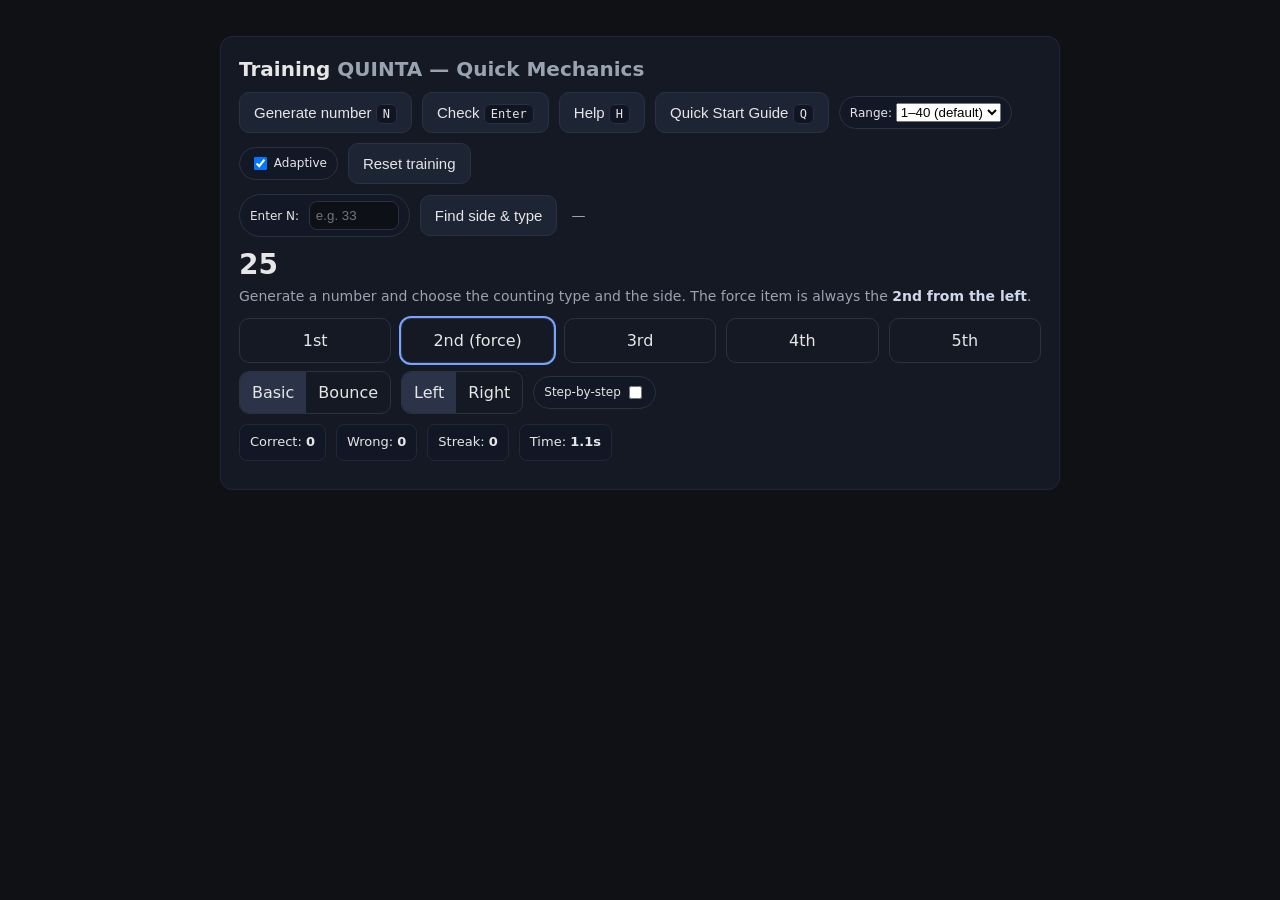
==== index.html @ 13d09308 "Update index.html" ====
<!DOCTYPE html>
<html lang="en">
<head>
<meta charset="utf-8"/>
<meta name="viewport" content="width=device-width, initial-scale=1"/>
<title>Training QUINTA</title>
<style>
  :root{--bg:#0f1115;--fg:#e6e6e6;--muted:#9aa3b2;--ok:#19c37d;--err:#ff5c5c;--card:#151923;--accent:#7aa2ff}
  *{box-sizing:border-box}
  body{margin:0;background:var(--bg);color:var(--fg);font:16px/1.45 system-ui,Segoe UI,Roboto,Helvetica,Arial}
  .wrap{max-width:880px;margin:36px auto;padding:0 20px}
  .card{background:var(--card);border:1px solid #202637;border-radius:12px;padding:18px}
  h1{font-size:20px;margin:0 0 8px}
  .row{display:flex;gap:10px;flex-wrap:wrap;align-items:center}
  .big{font-size:28px;font-weight:700}
  .muted{color:var(--muted)}
  .pill{padding:6px 10px;border-radius:999px;border:1px solid #2a3242;background:#131827;font-size:12px}
  button{background:#1d2433;color:var(--fg);border:1px solid #2a3242;border-radius:10px;padding:11px 14px;font-size:15px;cursor:pointer}
  button:hover{border-color:#3a4760}
  .kbd{font-family:ui-monospace,Consolas,Menlo,monospace;background:#111521;border:1px solid #273047;border-radius:6px;padding:2px 6px;font-size:12px}
  .stats{display:flex;gap:10px;flex-wrap:wrap;margin:10px 0}
  .stat{background:#121726;border:1px solid #20283a;border-radius:8px;padding:8px 10px;font-size:13px}
  .feedback{margin-top:8px;font-size:16px}
  .ok{color:var(--ok)} .err{color:var(--err)}
  .board{display:grid;grid-template-columns:repeat(5,1fr);gap:10px;margin-top:12px}
  .item{border:1px solid #2a3242;border-radius:10px;padding:10px;text-align:center}
  .force{outline:2px solid var(--accent)}
  .controls{display:flex;gap:10px;flex-wrap:wrap;align-items:center;margin-top:8px}
  .seg{display:flex;border:1px solid #2a3242;border-radius:10px;overflow:hidden}
  .seg input{display:none}
  .seg label{padding:9px 12px;cursor:pointer}
  .seg input:checked + label{background:#2a3347}
  .modal{position:fixed;inset:0;display:none;place-items:center;background:#0008;padding:20px}
  .modal .inner{max-width:900px;width:100%;background:#0f121d;border:1px solid #2a3242;border-radius:12px;padding:18px}
  .modal h2{margin:0 0 8px;font-size:18px}
  .legend{font-size:14px;color:var(--muted)}
  .legend b{color:#cfd8ea}
  .hr{height:1px;background:#2a3242;margin:12px 0}
  .grid2{display:grid;grid-template-columns:1fr 1fr;gap:12px}
  .manualResult{font-size:14px;margin-left:4px}
</style>
</head>
<body>
<div class="wrap">
  <div class="card">
    <h1>Training <span class="muted">QUINTA — Quick Mechanics</span></h1>

    <div class="row" style="margin:6px 0 10px">
      <button id="nextBtn" title="Shortcut: N">Generate number <span class="kbd">N</span></button>
      <button id="checkBtn" title="Shortcut: Enter">Check <span class="kbd">Enter</span></button>
      <button id="helpBtn" title="Shortcut: H">Help <span class="kbd">H</span></button>
      <button id="qsBtn" title="Shortcut: Q">Quick Start Guide <span class="kbd">Q</span></button>

      <span class="pill">Range: 
        <select id="range">
          <option value="1-40" selected>1–40 (default)</option>
          <option value="1-15">1–15</option>
          <option value="15-30">15–30</option>
          <option value="1-30">1–30</option>
          <option value="30-45">30–45</option>
          <option value="45-60">45–60</option>
          <option value="30-60">30–60</option>
          <option value="1-60">1–60</option>
          <option value="custom">Custom…</option>
        </select>
      </span>
      <span id="customWrap" class="pill" style="display:none">
        <input id="minN" type="number" value="1" style="width:80px;background:#0d1017;border:1px solid #2a3242;color:#e6e6e6;border-radius:8px;padding:6px"> –
        <input id="maxN" type="number" value="15" style="width:80px;background:#0d1017;border:1px solid #2a3242;color:#e6e6e6;border-radius:8px;padding:6px">
      </span>

      <span class="pill">
        <label><input id="adaptiveCB" type="checkbox" checked style="vertical-align:middle"> Adaptive</label>
      </span>
      <button id="resetBtn" title="Reset learning">Reset training</button>
    </div>

    <div class="row" style="margin:0 0 8px">
      <span class="pill">
        Enter N:
        <input id="manualN" type="number" inputmode="numeric" placeholder="e.g. 33" style="width:90px;margin-left:6px;background:#0d1017;border:1px solid #2a3242;color:#e6e6e6;border-radius:8px;padding:6px">
      </span>
      <button id="analyzeBtn" title="Shortcut: Ctrl+Enter">Find side & type</button>
      <span id="manualOut" class="manualResult muted">—</span>
    </div>

    <div class="big" id="number">—</div>
    <div class="legend" id="hint">Generate a number and choose the counting type and the side. The force item is always the <b>2nd from the left</b>.</div>

    <div class="board" aria-label="row of 5 items">
      <div class="item">1st</div>
      <div class="item force">2nd (force)</div>
      <div class="item">3rd</div>
      <div class="item">4th</div>
      <div class="item">5th</div>
    </div>

    <div class="controls">
      <div class="seg" role="radiogroup" aria-label="Counting type">
        <input id="tBasic" name="tipo" type="radio" checked><label for="tBasic">Basic</label>
        <input id="tBounce" name="tipo" type="radio"><label for="tBounce">Bounce</label>
      </div>
      <div class="seg" role="radiogroup" aria-label="Starting side">
        <input id="sLeft" name="side" type="radio" checked><label for="sLeft">Left</label>
        <input id="sRight" name="side" type="radio"><label for="sRight">Right</label>
      </div>
      <span class="pill">Step-by-step <input id="step" type="checkbox" style="vertical-align:middle"></span>
    </div>

    <div class="feedback" id="feedback"></div>

    <div class="stats">
      <div class="stat">Correct: <b id="ok">0</b></div>
      <div class="stat">Wrong: <b id="err">0</b></div>
      <div class="stat">Streak: <b id="streak">0</b></div>
      <div class="stat">Time: <b id="timer">0.0s</b></div>
    </div>
  </div>
</div>

<!-- Help modal -->
<div class="modal" id="modal">
  <div class="inner">
    <div class="row" style="justify-content:space-between;align-items:center">
      <h2>Quick rules & reminders</h2>
      <button id="closeHelp">Close</button>
    </div>
    <div class="hr"></div>
    <div class="grid2">
      <div>
        <h3 style="margin:0 0 6px">Core of the method</h3>
        <div class="legend">
          • Force 1 item among 5; the force item is always the <b>2nd from the left</b> (fixed).<br>
          • <b>Type:</b> even <i>N</i> → <b>Basic</b>; odd <i>N</i> → <b>Bounce</b>.<br>
          • <b>Side (Basic):</b> start on the <b>left</b> if <code>N ≡ 0 or 2 (mod 8)</code>, otherwise on the <b>right</b>.<br>
          • <b>Side (Bounce):</b> use <b>N+1</b> with the same rule (and count <i>moves</i>).<br>
          • “Basic” counts <i>points</i> 1,2,3,4,5,4,3,2,1…; “Bounce” counts <i>moves</i>.
        </div>
        <div class="hr"></div>
        <h3 style="margin:0 0 6px">Tips</h3>
        <div class="legend">
          • Shortcuts: <span class="kbd">N</span> Generate • <span class="kbd">Enter</span> Check • <span class="kbd">H</span> Help • <span class="kbd">Q</span> Quick Start.<br>
          • New: <span class="kbd">↑/↓</span> or <span class="kbd">W/S</span> → Basic/Bounce • <span class="kbd">←/→</span> or <span class="kbd">A/D</span> → Left/Right • <span class="kbd">Space</span> toggles type.<br>
          • <b>Auto-advance:</b> when correct, the next number is generated automatically; when wrong, nothing changes until you decide.
        </div>
        <div class="hr"></div>
        <h3 style="margin:0 0 6px">Mental example</h3>
        <div class="legend">
          N=22 → Basic; 22 ≡ 6 (mod 8) ⇒ start on the <b>Right</b>.<br>
          N=33 → Bounce; use 34 ⇒ 34 ≡ 2 (mod 8) ⇒ start on the <b>Left</b>.
        </div>
      </div>

      <div>
        <h3 style="margin:0 0 6px">Cheat-sheet</h3>
        <div class="legend">
          <b>Type:</b> even N → Basic; odd N → Bounce. <br/>
          <b>Side (Basic):</b> start <b>Left</b> if N ≡ 0 or 2 (mod 8); otherwise <b>Right</b>. <br/>
          <b>Side (Bounce):</b> use <b>N+1</b> with the same rule. <br/>
          <b>Shortcuts:</b> <span class="kbd">N</span> • <span class="kbd">Enter</span> • <span class="kbd">Ctrl+Enter</span> Analyze N • <span class="kbd">H</span> • <span class="kbd">Q</span> •
          <span class="kbd">↑/↓</span>/<span class="kbd">W/S</span> Type • <span class="kbd">←/→</span>/<span class="kbd">A/D</span> Side • <span class="kbd">Space</span> Toggle Type • <b>Auto-advance on correct</b>.
        </div>

        <div class="hr"></div>
        <h3 style="margin:0 0 6px">About the book</h3>
        <div class="legend">
          If you want to really understand how QUINTA works in depth, get the book 
          <i>Quinta: A Miracle in Five Parts</i> here: 
          <a href="https://phillsmithcreative.com/collections/books/products/quinta-book" target="_blank">
            official link
          </a>.
        </div>
      </div>
    </div>
  </div>
</div>

<!-- Quick Start Guide modal -->
<div class="modal" id="qsModal">
  <div class="inner">
    <div class="row" style="justify-content:space-between;align-items:center">
      <h2>Quick Start Guide</h2>
      <button id="closeQS" title="Close">Close</button>
    </div>
    <div class="hr"></div>

    <div class="grid2">
      <div>
        <h3 style="margin:0 0 6px">What this trainer is</h3>
        <div class="legend">
          This tool helps you master <b>QUINTA</b> mechanics: forcing the <b>2nd from the left</b> among 5 items by deciding the correct
          <b>Counting Type</b> and <b>Starting Side</b> for any number <i>N</i>.
        </div>

        <div class="hr"></div>
        <h3 style="margin:0 0 6px">How to use (2-minute flow)</h3>
        <ol class="legend" style="padding-left:18px">
          <li>Pick a <b>Range</b> (or set a <b>Custom</b> min/max). Leave <b>Adaptive</b> on.</li>
          <li>Press <b>Generate number</b> (<span class="kbd">N</span>) or type in <b>Enter N</b> and click <b>Find side &amp; type</b>.</li>
          <li>Choose <b>Type</b>: even → <b>Basic</b>, odd → <b>Bounce</b>.</li>
          <li>Choose <b>Side</b> via the mod-8 rule.</li>
          <li>(Optional) Toggle <b>Step-by-step</b> to visualize.</li>
          <li>Hit <b>Check</b> (<span class="kbd">Enter</span>). If correct, a new number appears automatically; if wrong, revise and tente novamente.</li>
          <li>Use <b>Reset training</b> to clear stats and weights.</li>
        </ol>

        <div class="hr"></div>
        <h3 style="margin:0 0 6px">Manual mode</h3>
        <div class="legend">
          Type any <b>N</b> and click <b>Find side &amp; type</b> (or <span class="kbd">Ctrl+Enter</span>).
        </div>
      </div>

      <div>
        <h3 style="margin:0 0 6px">Cheat-sheet</h3>
        <div class="legend">
          <b>Type:</b> even N → Basic; odd N → Bounce. <br/>
          <b>Side (Basic):</b> Left if N ≡ 0 or 2 (mod 8); else Right. <br/>
          <b>Side (Bounce):</b> use N+1. <br/>
          <b>Shortcuts:</b> <span class="kbd">N</span> Generate • <span class="kbd">Enter</span> Check • <span class="kbd">Ctrl+Enter</span> Analyze N • <span class="kbd">H</span> Help • <span class="kbd">Q</span> Quick Start •
          <span class="kbd">↑/↓</span> or <span class="kbd">W/S</span> Type • <span class="kbd">←/→</span> or <span class="kbd">A/D</span> Side • <span class="kbd">Space</span> Toggle Type • <b>Auto-advance on correct</b>.
        </div>
      </div>
    </div>
  </div>
</div>

<script>
(()=>{
  // ===== utils =====
  const $ = sel => document.querySelector(sel);
  const numberEl = $('#number'), feedback = $('#feedback');
  const okEl=$('#ok'), errEl=$('#err'), streakEl=$('#streak'), timerEl=$('#timer');
  const nextBtn=$('#nextBtn'), checkBtn=$('#checkBtn'), resetBtn=$('#resetBtn');
  const helpBtn=$('#helpBtn'), modal=$('#modal'), closeHelp=$('#closeHelp');
  const tBasic=$('#tBasic'), tBounce=$('#tBounce');
  const sLeft=$('#sLeft'), sRight=$('#sRight');
  const stepCB=$('#step');
  const rangeSel=$('#range'), customWrap=$('#customWrap'), minN=$('#minN'), maxN=$('#maxN');
  const adaptiveCB=$('#adaptiveCB');

  const manualN = $('#manualN');
  const analyzeBtn = $('#analyzeBtn');
  const manualOut = $('#manualOut');

  const qsBtn = $('#qsBtn');
  const qsModal = $('#qsModal');
  const closeQS = $('#closeQS');

  let N=null, lastN=null, startTime=0, ok=0, err=0, streak=0, locked=false;

  // Weights per "case type" (BL, BR, bL, bR)
  let weights = [1,1,1,1];

  function randInt(a,b){return Math.floor(Math.random()*(b-a+1))+a}
  function now(){return performance.now()}
  function updateTimer(){ if(startTime){ timerEl.textContent=((now()-startTime)/1000).toFixed(1)+'s'; } requestAnimationFrame(updateTimer) }
  requestAnimationFrame(updateTimer);

  function currentRange(){
    if(rangeSel.value==='custom'){
      let a=parseInt(minN.value||'1',10), b=parseInt(maxN.value||'15',10);
      if(a>b) [a,b]=[b,a];
      return [Math.max(1,a), Math.min(9999,b)];
    }
    const [a,b]=rangeSel.value.split('-').map(x=>parseInt(x,10)); return [a,b];
  }

  // ===== THURSDAY rules =====
  function correctRule(n){
    const tipo = (n%2===0)? 'basic':'bounce';
    const m = (tipo==='bounce')? n+1 : n;
    const r = ((m%8)+8)%8;
    const lado = (r===0 || r===2)? 'left':'right';
    return {tipo,lado, r, m};
  }
  function bucketFromRule(rule){
    if(rule.tipo==='basic' && rule.lado==='left') return 0;
    if(rule.tipo==='basic' && rule.lado==='right') return 1;
    if(rule.tipo==='bounce' && rule.lado==='left') return 2;
    return 3; // bounce+right
  }

  // ===== Number generation: no immediate repeat + adaptive bias =====
  function sampleBucketAvailable(a, b){
    const seen = new Set();
    for(let i=0;i<400 && seen.size<4;i++){
      seen.add(bucketFromRule(correctRule(randInt(a,b))));
    }
    return seen;
  }

  function pickBucket(a, b){
    const avail = sampleBucketAvailable(a, b);
    const effective = [0,0,0,0];
    let sum=0;
    for(let i=0;i<4;i++){
      if(avail.has(i)){
        effective[i] = adaptiveCB.checked ? Math.max(0.05, weights[i]) : 1;
        sum += effective[i];
      }
    }
    let r = Math.random()*sum;
    for(let i=0;i<4;i++){
      if(!avail.has(i)) continue;
      if(r < effective[i]) return i;
      r -= effective[i];
    }
    for(let i=0;i<4;i++) if(avail.has(i)) return i;
    return 0;
  }

  function newNumber(){
    const [a,b]=currentRange();
    const targetBucket = pickBucket(a,b);

    let candidate = null, tries = 0;
    const MAX_TRIES = 400;
    while(tries++ < MAX_TRIES){
      const x = randInt(a,b);
      if(x === lastN && b>a) continue;
      if(bucketFromRule(correctRule(x)) === targetBucket){ candidate = x; break; }
    }
    if(candidate===null){
      do { candidate = (a===b? a : randInt(a,b)); } while(candidate===lastN && b>a);
    }

    N = candidate;
    lastN = N;

    numberEl.textContent = String(N);
    startTime = now();
    feedback.textContent='';
    locked=false;
  }

  // ===== Simulation / verification =====
  function simulate(n, tipo, lado, step=false){
    const target=1;
    let pos = (lado==='left')? 0: 4;
    let dir = (lado==='left')? +1 : -1;
    let log=[];
    if(tipo==='basic'){
      let count=0;
      while(count<n){
        count++;
        if(step) log.push({count,pos});
        if(count===n) break;
        pos += dir;
        if(pos===4 || pos===0) dir*=-1;
      }
    }else{
      let moves=0;
      while(moves<n){
        pos += dir; moves++;
        if(step) log.push({count:moves,pos});
        if(pos===4 || pos===0) dir*=-1;
      }
    }
    return {hit:(pos===target), pos, log};
  }

  function userSelection(){
    const tipo = tBasic.checked? 'basic':'bounce';
    const lado = sLeft.checked? 'left':'right';
    return {tipo,lado};
  }

  // ===== Adaptation by timings (FAST ≤3s; SLOW ≥5s) =====
  function resetLearning(){ weights = [1,1,1,1]; }

  function updateAdaptiveWeights(bucket, elapsedSec){
    if(!adaptiveCB.checked) return;
    const SLOW = 5.0, FAST = 3.0;
    const UP = 0.3, DOWN = 0.2;
    const MIN_W = 0.2, MAX_W = 3.0;

    if(elapsedSec >= SLOW){
      weights[bucket] = Math.min(MAX_W, weights[bucket] + UP);
    }else if(elapsedSec <= FAST){
      weights[bucket] = Math.max(MIN_W, weights[bucket] - DOWN);
    }else{
      const toward1 = 0.05;
      weights[bucket] += (1 - weights[bucket]) * toward1;
    }
  }

  function verify(){
    if(locked || N==null) return;
    locked=true;

    const elapsed = (now()-startTime)/1000;
    const ideal = correctRule(N);
    const sel = userSelection();
    const sim  = simulate(N, sel.tipo, sel.lado, stepCB.checked);

    const idealTxt = `${ideal.tipo==='basic'?'Basic':'Bounce'} + ${ideal.lado==='left'?'Left':'Right'}`;
    const userTxt  = `${sel.tipo==='basic'?'Basic':'Bounce'} + ${sel.lado==='left'?'Left':'Right'}`;

    const isRight = sim.hit;

    if(isRight){
      ok++; streak++;
      feedback.innerHTML = `<span class="ok">Correct!</span> <span class="muted">(${userTxt}) — ${elapsed.toFixed(1)}s</span>`;
      // NEW: auto-advance on correct (small delay so you can see the feedback)
      setTimeout(()=>{ newNumber(); }, 500);
    }else{
      err++; streak=0;
      feedback.innerHTML = `<span class="err">Wrong.</span> <span class="muted">You chose ${userTxt}. Ideal: <b>${idealTxt}</b>. — ${elapsed.toFixed(1)}s</span>`;
      // keep number; user decides next action
    }

    if(stepCB.checked && sim.log.length){
      const path = sim.log.map(s=>s.pos+1).join(' → ');
      feedback.innerHTML += `<div class="muted" style="margin-top:6px">Path: ${path}</div>`;
    }

    okEl.textContent=ok; errEl.textContent=err; streakEl.textContent=streak;

    const bucket = bucketFromRule(ideal);
    updateAdaptiveWeights(bucket, elapsed);
  }

  // ===== NEW: manual analysis =====
  function analyzeManual(){
    const raw = manualN.value.trim();
    if(!raw){ manualOut.textContent='—'; return; }
    const n = Number(raw);
    if(!Number.isFinite(n) || !Number.isInteger(n) || n<=0){
      manualOut.innerHTML = `<span class="err">Enter a positive integer.</span>`;
      return;
    }
    const rule = correctRule(n);
    (rule.tipo==='basic'? tBasic : tBounce).checked = true;
    (rule.lado==='left'? sLeft : sRight).checked = true;
    const tipoTxt = rule.tipo==='basic' ? 'Basic' : 'Bounce';
    const ladoTxt = rule.lado==='left' ? 'Left' : 'Right';
    manualOut.innerHTML = `<span class="ok">${tipoTxt} + ${ladoTxt}</span> <span class="muted">(N=${n}${rule.tipo==='bounce'?', use N+1='+(rule.m):''}; mod8=${rule.r})</span>`;
  }

  // ===== events =====
  nextBtn.addEventListener('click', newNumber);
  checkBtn.addEventListener('click', verify);
  helpBtn.addEventListener('click', ()=> modal.style.display='grid');
  closeHelp.addEventListener('click', ()=> modal.style.display='none');
  qsBtn.addEventListener('click', ()=> qsModal.style.display='grid');
  closeQS.addEventListener('click', ()=> qsModal.style.display='none');

  rangeSel.addEventListener('change', ()=> customWrap.style.display = (rangeSel.value==='custom'?'inline-flex':'none'));
  resetBtn.addEventListener('click', ()=>{
    ok=err=streak=0; okEl.textContent=0; errEl.textContent=0; streakEl.textContent=0;
    lastN=null; feedback.textContent=''; manualOut.textContent='—'; manualN.value='';
    resetLearning();
  });

  // shortcuts (inclui setas/WASD/espaço)
  document.addEventListener('keydown', (e)=>{
    const kRaw = e.key || '';
    const k = kRaw.toLowerCase();

    if(k==='n'){ e.preventDefault(); newNumber(); return; }
    if(kRaw==='Enter' && !e.ctrlKey){ e.preventDefault(); verify(); return; }
    if(kRaw==='Enter' && e.ctrlKey){ e.preventDefault(); analyzeManual(); return; }
    if(k==='h'){ e.preventDefault(); modal.style.display='grid'; return; }
    if(k==='q'){ e.preventDefault(); qsModal.style.display='grid'; return; }

    const el = document.activeElement;
    const isEditable = (el && (el.tagName==='INPUT' || el.tagName==='TEXTAREA' || el.isContentEditable || el.tagName==='SELECT'));
    if(isEditable) return;

    if(['arrowup','w'].includes(k)){ e.preventDefault(); tBasic.checked = true; return; }
    if(['arrowdown','s'].includes(k)){ e.preventDefault(); tBounce.checked = true; return; }
    if(['arrowleft','a'].includes(k)){ e.preventDefault(); sLeft.checked = true; return; }
    if(['arrowright','d'].includes(k)){ e.preventDefault(); sRight.checked = true; return; }
    if(k===' ' || k==='spacebar'){ e.preventDefault(); (tBasic.checked ? tBounce : tBasic).checked = true; return; }
  });

  manualN.addEventListener('keydown', (e)=>{ if(e.key==='Enter'){ e.preventDefault(); analyzeManual(); } });
  analyzeBtn.addEventListener('click', analyzeManual);

  resetLearning();
  newNumber();
})();
</script>
</body>
</html>
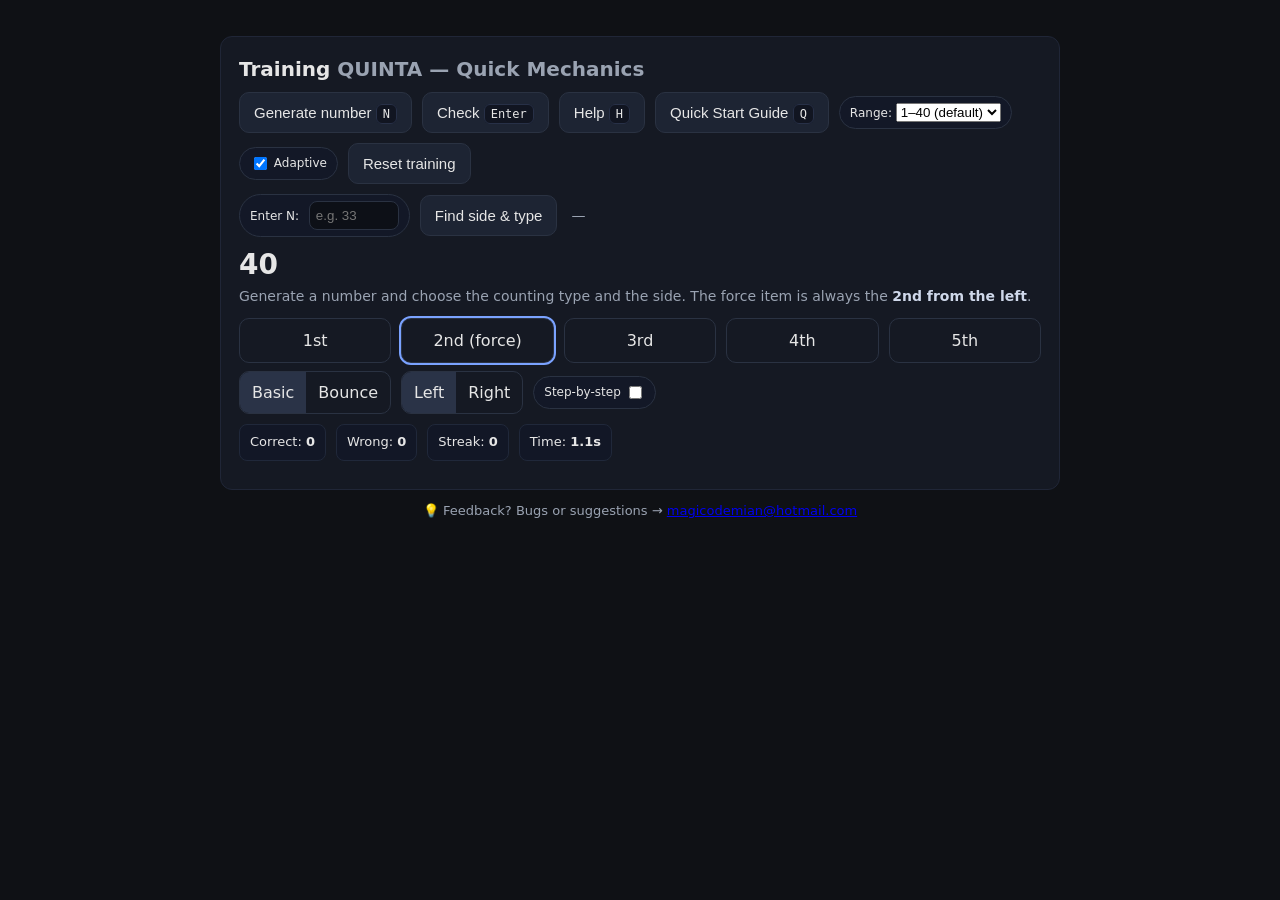
==== commit 97cd30c2: "Update index.html" ====
--- a/index.html
+++ b/index.html
@@ -1,3 +1,4 @@
+
 <!DOCTYPE html>
 <html lang="en">
 <head>
@@ -115,8 +116,13 @@
       <div class="stat">Streak: <b id="streak">0</b></div>
       <div class="stat">Time: <b id="timer">0.0s</b></div>
     </div>
+  </div> <!-- fecha .card -->
+
+  <div class="legend" style="margin-top:12px; text-align:center; font-size:13px">
+    💡 Feedback? Bugs or suggestions → 
+    <a href="mailto:magicodemian@hotmail.com">magicodemian@hotmail.com</a>
   </div>
-</div>
+</div> <!-- fecha .wrap -->
 
 <!-- Help modal -->
 <div class="modal" id="modal">
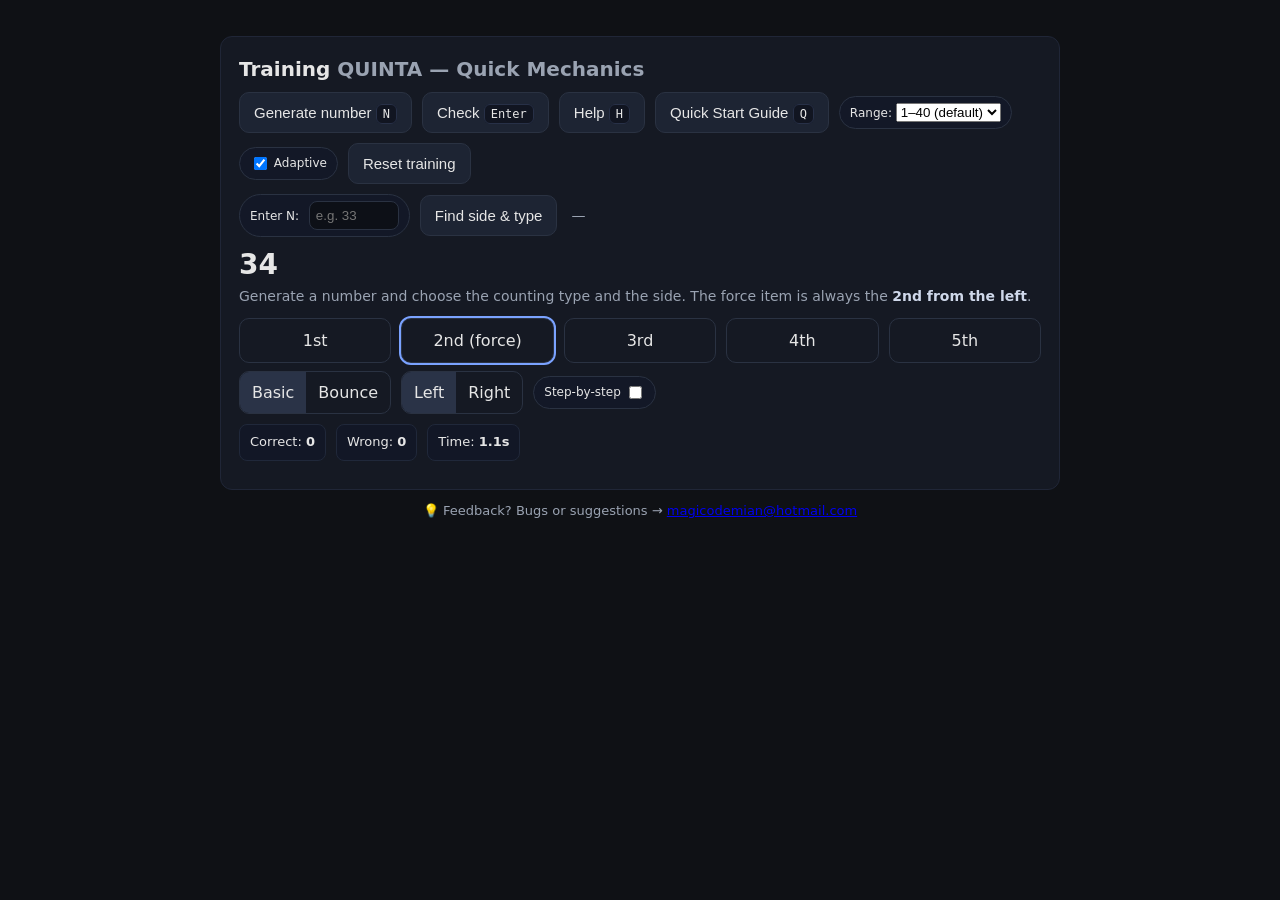
==== commit 0a5a3d3c: "Update index.html" ====
--- a/index.html
+++ b/index.html
@@ -1,4 +1,3 @@
-
 <!DOCTYPE html>
 <html lang="en">
 <head>
@@ -113,13 +112,13 @@
     <div class="stats">
       <div class="stat">Correct: <b id="ok">0</b></div>
       <div class="stat">Wrong: <b id="err">0</b></div>
-      <div class="stat">Streak: <b id="streak">0</b></div>
       <div class="stat">Time: <b id="timer">0.0s</b></div>
     </div>
   </div> <!-- fecha .card -->
 
+  <!-- feedback visível no rodapé -->
   <div class="legend" style="margin-top:12px; text-align:center; font-size:13px">
-    💡 Feedback? Bugs or suggestions → 
+    💡 Feedback? Bugs or suggestions →
     <a href="mailto:magicodemian@hotmail.com">magicodemian@hotmail.com</a>
   </div>
 </div> <!-- fecha .wrap -->
@@ -236,7 +235,7 @@
   // ===== utils =====
   const $ = sel => document.querySelector(sel);
   const numberEl = $('#number'), feedback = $('#feedback');
-  const okEl=$('#ok'), errEl=$('#err'), streakEl=$('#streak'), timerEl=$('#timer');
+  const okEl=$('#ok'), errEl=$('#err'), timerEl=$('#timer');
   const nextBtn=$('#nextBtn'), checkBtn=$('#checkBtn'), resetBtn=$('#resetBtn');
   const helpBtn=$('#helpBtn'), modal=$('#modal'), closeHelp=$('#closeHelp');
   const tBasic=$('#tBasic'), tBounce=$('#tBounce');
@@ -253,7 +252,7 @@
   const qsModal = $('#qsModal');
   const closeQS = $('#closeQS');
 
-  let N=null, lastN=null, startTime=0, ok=0, err=0, streak=0, locked=false;
+  let N=null, lastN=null, startTime=0, ok=0, err=0, locked=false;
 
   // Weights per "case type" (BL, BR, bL, bR)
   let weights = [1,1,1,1];
@@ -406,14 +405,12 @@
     const isRight = sim.hit;
 
     if(isRight){
-      ok++; streak++;
+      ok++;
       feedback.innerHTML = `<span class="ok">Correct!</span> <span class="muted">(${userTxt}) — ${elapsed.toFixed(1)}s</span>`;
-      // NEW: auto-advance on correct (small delay so you can see the feedback)
       setTimeout(()=>{ newNumber(); }, 500);
     }else{
-      err++; streak=0;
+      err++;
       feedback.innerHTML = `<span class="err">Wrong.</span> <span class="muted">You chose ${userTxt}. Ideal: <b>${idealTxt}</b>. — ${elapsed.toFixed(1)}s</span>`;
-      // keep number; user decides next action
     }
 
     if(stepCB.checked && sim.log.length){
@@ -421,7 +418,7 @@
       feedback.innerHTML += `<div class="muted" style="margin-top:6px">Path: ${path}</div>`;
     }
 
-    okEl.textContent=ok; errEl.textContent=err; streakEl.textContent=streak;
+    okEl.textContent=ok; errEl.textContent=err;
 
     const bucket = bucketFromRule(ideal);
     updateAdaptiveWeights(bucket, elapsed);
@@ -454,12 +451,12 @@
 
   rangeSel.addEventListener('change', ()=> customWrap.style.display = (rangeSel.value==='custom'?'inline-flex':'none'));
   resetBtn.addEventListener('click', ()=>{
-    ok=err=streak=0; okEl.textContent=0; errEl.textContent=0; streakEl.textContent=0;
+    ok=err=0; okEl.textContent=0; errEl.textContent=0; 
     lastN=null; feedback.textContent=''; manualOut.textContent='—'; manualN.value='';
     resetLearning();
   });
 
-  // shortcuts (inclui setas/WASD/espaço)
+  // atalhos (inclui setas/WASD/espaço)
   document.addEventListener('keydown', (e)=>{
     const kRaw = e.key || '';
     const k = kRaw.toLowerCase();
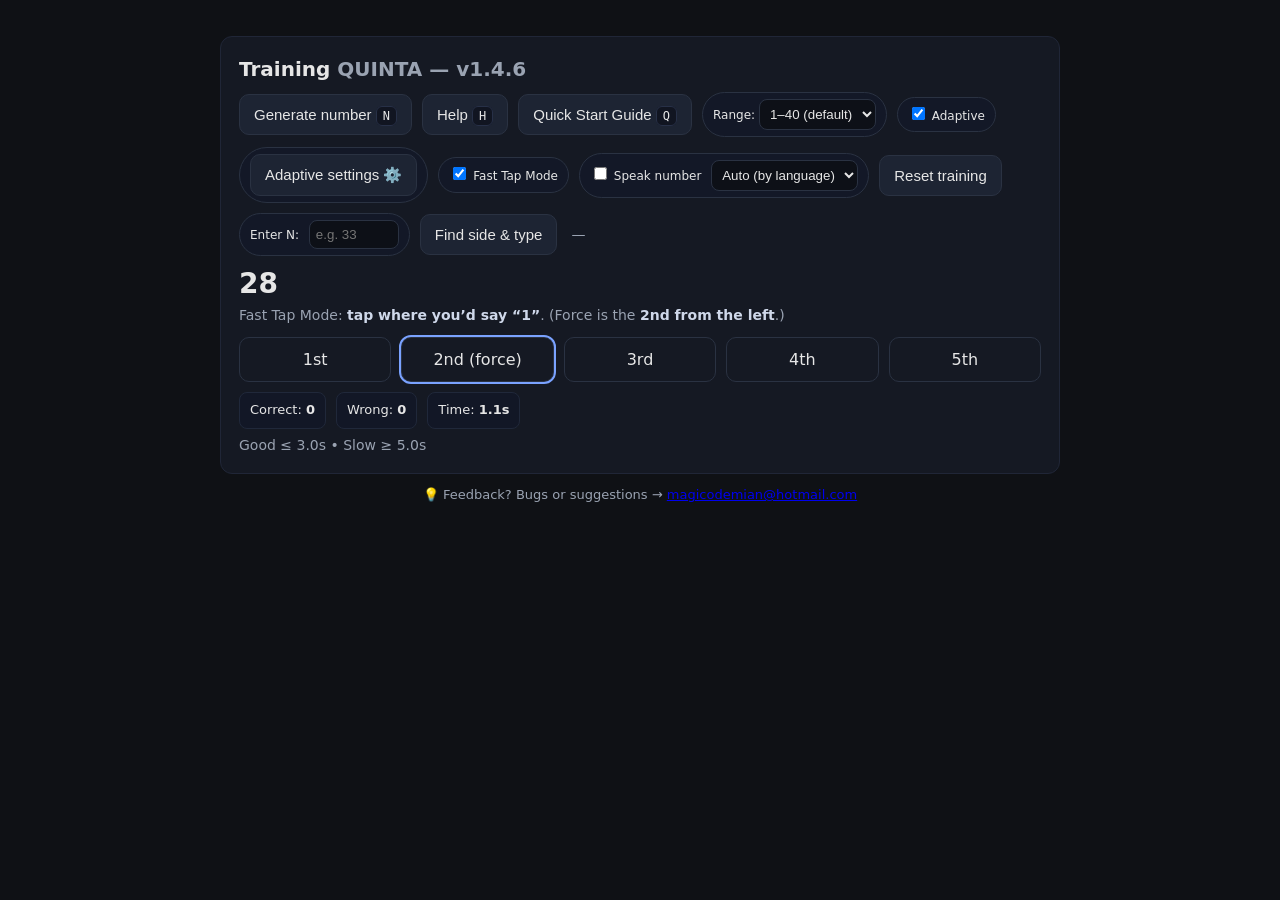
==== commit 79660430: "Update index.html" ====
--- a/index.html
+++ b/index.html
@@ -3,7 +3,7 @@
 <head>
 <meta charset="utf-8"/>
 <meta name="viewport" content="width=device-width, initial-scale=1"/>
-<title>Training QUINTA</title>
+<title>Training QUINTA — v1.4.6</title>
 <style>
   :root{--bg:#0f1115;--fg:#e6e6e6;--muted:#9aa3b2;--ok:#19c37d;--err:#ff5c5c;--card:#151923;--accent:#7aa2ff}
   *{box-sizing:border-box}
@@ -23,27 +23,34 @@
   .feedback{margin-top:8px;font-size:16px}
   .ok{color:var(--ok)} .err{color:var(--err)}
   .board{display:grid;grid-template-columns:repeat(5,1fr);gap:10px;margin-top:12px}
-  .item{border:1px solid #2a3242;border-radius:10px;padding:10px;text-align:center}
+  .item{border:1px solid #2a3242;border-radius:10px;padding:10px;text-align:center;user-select:none}
+  .item.btn{cursor:pointer;transition:border-color .15s, background .15s}
+  .item.btn:hover{border-color:#3a4760;background:#182036}
   .force{outline:2px solid var(--accent)}
   .controls{display:flex;gap:10px;flex-wrap:wrap;align-items:center;margin-top:8px}
   .seg{display:flex;border:1px solid #2a3242;border-radius:10px;overflow:hidden}
   .seg input{display:none}
   .seg label{padding:9px 12px;cursor:pointer}
   .seg input:checked + label{background:#2a3347}
-  .modal{position:fixed;inset:0;display:none;place-items:center;background:#0008;padding:20px}
-  .modal .inner{max-width:900px;width:100%;background:#0f121d;border:1px solid #2a3242;border-radius:12px;padding:18px}
+  /* ==== Modals (scroll only inside) ==== */
+  .modal{position:fixed;inset:0;display:none;place-items:center;background:#0008;padding:20px;z-index:999}
+  .modal .inner{max-width:900px;width:100%;background:#0f121d;border:1px solid #2a3242;border-radius:12px;padding:18px;
+                max-height:85vh;overflow:auto}
   .modal h2{margin:0 0 8px;font-size:18px}
   .legend{font-size:14px;color:var(--muted)}
   .legend b{color:#cfd8ea}
   .hr{height:1px;background:#2a3242;margin:12px 0}
   .grid2{display:grid;grid-template-columns:1fr 1fr;gap:12px}
   .manualResult{font-size:14px;margin-left:4px}
+  .hide{display:none!important}
+  footer{margin-top:12px;text-align:center;font-size:12px;color:#9aa3b2}
+  select, input[type="number"]{background:#0d1017;border:1px solid #2a3242;color:#e6e6e6;border-radius:8px;padding:6px}
 </style>
 </head>
 <body>
 <div class="wrap">
   <div class="card">
-    <h1>Training <span class="muted">QUINTA — Quick Mechanics</span></h1>
+    <h1>Training <span class="muted">QUINTA — v1.4.6</span></h1>
 
     <div class="row" style="margin:6px 0 10px">
       <button id="nextBtn" title="Shortcut: N">Generate number <span class="kbd">N</span></button>
@@ -51,7 +58,7 @@
       <button id="helpBtn" title="Shortcut: H">Help <span class="kbd">H</span></button>
       <button id="qsBtn" title="Shortcut: Q">Quick Start Guide <span class="kbd">Q</span></button>
 
-      <span class="pill">Range: 
+      <span class="pill">Range:
         <select id="range">
           <option value="1-40" selected>1–40 (default)</option>
           <option value="1-15">1–15</option>
@@ -65,37 +72,52 @@
         </select>
       </span>
       <span id="customWrap" class="pill" style="display:none">
-        <input id="minN" type="number" value="1" style="width:80px;background:#0d1017;border:1px solid #2a3242;color:#e6e6e6;border-radius:8px;padding:6px"> –
-        <input id="maxN" type="number" value="15" style="width:80px;background:#0d1017;border:1px solid #2a3242;color:#e6e6e6;border-radius:8px;padding:6px">
+        <input id="minN" type="number" value="1" style="width:80px"> –
+        <input id="maxN" type="number" value="15" style="width:80px">
       </span>
 
+      <span class="pill"><label><input id="adaptiveCB" type="checkbox" checked> Adaptive</label></span>
+
+      <!-- Adaptive settings button (enabled only if Adaptive is ON) -->
       <span class="pill">
-        <label><input id="adaptiveCB" type="checkbox" checked style="vertical-align:middle"> Adaptive</label>
+        <button id="adaptCfgBtn" title="Adaptive settings" disabled>Adaptive settings ⚙️</button>
       </span>
+
+      <span class="pill"><label><input id="fastCB" type="checkbox" checked> Fast Tap Mode</label></span>
+
+      <span class="pill">
+        <label style="margin-right:6px"><input id="ttsCB" type="checkbox"> Speak number</label>
+        <select id="voiceSel" title="Select voice" style="max-width:260px">
+          <option value="">Auto (by language)</option>
+        </select>
+      </span>
+
       <button id="resetBtn" title="Reset learning">Reset training</button>
     </div>
 
     <div class="row" style="margin:0 0 8px">
       <span class="pill">
         Enter N:
-        <input id="manualN" type="number" inputmode="numeric" placeholder="e.g. 33" style="width:90px;margin-left:6px;background:#0d1017;border:1px solid #2a3242;color:#e6e6e6;border-radius:8px;padding:6px">
+        <input id="manualN" type="number" inputmode="numeric" placeholder="e.g. 33" style="width:90px;margin-left:6px">
       </span>
       <button id="analyzeBtn" title="Shortcut: Ctrl+Enter">Find side & type</button>
       <span id="manualOut" class="manualResult muted">—</span>
     </div>
 
     <div class="big" id="number">—</div>
-    <div class="legend" id="hint">Generate a number and choose the counting type and the side. The force item is always the <b>2nd from the left</b>.</div>
-
-    <div class="board" aria-label="row of 5 items">
-      <div class="item">1st</div>
-      <div class="item force">2nd (force)</div>
-      <div class="item">3rd</div>
-      <div class="item">4th</div>
-      <div class="item">5th</div>
-    </div>
-
-    <div class="controls">
+    <div class="legend" id="hint">
+      Fast Tap Mode: <b>tap where you’d say “1”</b>. (Force is the <b>2nd from the left</b>.)
+    </div>
+
+    <div class="board" aria-label="row of 5 items" id="board">
+      <div class="item btn" data-idx="0">1st</div>
+      <div class="item force btn" data-idx="1">2nd (force)</div>
+      <div class="item btn" data-idx="2">3rd</div>
+      <div class="item btn" data-idx="3">4th</div>
+      <div class="item btn" data-idx="4">5th</div>
+    </div>
+
+    <div class="controls" id="advancedControls">
       <div class="seg" role="radiogroup" aria-label="Counting type">
         <input id="tBasic" name="tipo" type="radio" checked><label for="tBasic">Basic</label>
         <input id="tBounce" name="tipo" type="radio"><label for="tBounce">Bounce</label>
@@ -114,14 +136,17 @@
       <div class="stat">Wrong: <b id="err">0</b></div>
       <div class="stat">Time: <b id="timer">0.0s</b></div>
     </div>
-  </div> <!-- fecha .card -->
-
-  <!-- feedback visível no rodapé -->
+
+    <!-- Legend right below Time -->
+    <div class="legend" id="timeLegend" style="margin-top:-4px">Good ≤ 3.0s • Slow ≥ 5.0s</div>
+
+  </div>
+
   <div class="legend" style="margin-top:12px; text-align:center; font-size:13px">
     💡 Feedback? Bugs or suggestions →
     <a href="mailto:magicodemian@hotmail.com">magicodemian@hotmail.com</a>
   </div>
-</div> <!-- fecha .wrap -->
+</div>
 
 <!-- Help modal -->
 <div class="modal" id="modal">
@@ -138,21 +163,25 @@
           • Force 1 item among 5; the force item is always the <b>2nd from the left</b> (fixed).<br>
           • <b>Type:</b> even <i>N</i> → <b>Basic</b>; odd <i>N</i> → <b>Bounce</b>.<br>
           • <b>Side (Basic):</b> start on the <b>left</b> if <code>N ≡ 0 or 2 (mod 8)</code>, otherwise on the <b>right</b>.<br>
-          • <b>Side (Bounce):</b> use <b>N+1</b> with the same rule (and count <i>moves</i>).<br>
+          • <b>Side (Bounce):</b> apply the same rule to <b>N+1</b> (and count <i>moves</i> instead of points).<br>
           • “Basic” counts <i>points</i> 1,2,3,4,5,4,3,2,1…; “Bounce” counts <i>moves</i>.
+        </div>
+        <div class="hr"></div>
+        <h3 style="margin:0 0 6px">New features in v1.4.x</h3>
+        <div class="legend">
+          • <b>Fast Tap Mode</b>: just tap the square where you’d say “1” — no need to set type/side or press Check.<br>
+          • <b>Speak number</b> (TTS) with <b>auto language</b> and a <b>manual voice selector</b>.<br>
+          • <b>Adaptive</b>: increases the frequency of cases you’re slower at.<br>
+          • <b>Scrollable modals</b> on mobile (Help & Quick Start).<br>
+          • “Avg(20)” removed from the UI; per-round time kept simple.
         </div>
         <div class="hr"></div>
         <h3 style="margin:0 0 6px">Tips</h3>
         <div class="legend">
-          • Shortcuts: <span class="kbd">N</span> Generate • <span class="kbd">Enter</span> Check • <span class="kbd">H</span> Help • <span class="kbd">Q</span> Quick Start.<br>
-          • New: <span class="kbd">↑/↓</span> or <span class="kbd">W/S</span> → Basic/Bounce • <span class="kbd">←/→</span> or <span class="kbd">A/D</span> → Left/Right • <span class="kbd">Space</span> toggles type.<br>
-          • <b>Auto-advance:</b> when correct, the next number is generated automatically; when wrong, nothing changes until you decide.
-        </div>
-        <div class="hr"></div>
-        <h3 style="margin:0 0 6px">Mental example</h3>
-        <div class="legend">
-          N=22 → Basic; 22 ≡ 6 (mod 8) ⇒ start on the <b>Right</b>.<br>
-          N=33 → Bounce; use 34 ⇒ 34 ≡ 2 (mod 8) ⇒ start on the <b>Left</b>.
+          • Shortcuts: <span class="kbd">N</span> Generate • <span class="kbd">Enter</span> Check • <span class="kbd">H</span> Help • <span class="kbd">Q</span> Quick Start • <span class="kbd">Ctrl+Enter</span> Analyze N.<br>
+          • Arrows/WASD: <span class="kbd">↑/↓</span>/<span class="kbd">W/S</span> Basic/Bounce • <span class="kbd">←/→</span>/<span class="kbd">A/D</span> Left/Right • <span class="kbd">Space</span> toggles type.<br>
+          • <b>Auto-advance</b>: on correct, next number is generated automatically.<br>
+          • iOS/Safari: voices appear after the first user interaction (platform limitation).
         </div>
       </div>
 
@@ -160,20 +189,16 @@
         <h3 style="margin:0 0 6px">Cheat-sheet</h3>
         <div class="legend">
           <b>Type:</b> even N → Basic; odd N → Bounce. <br/>
-          <b>Side (Basic):</b> start <b>Left</b> if N ≡ 0 or 2 (mod 8); otherwise <b>Right</b>. <br/>
-          <b>Side (Bounce):</b> use <b>N+1</b> with the same rule. <br/>
-          <b>Shortcuts:</b> <span class="kbd">N</span> • <span class="kbd">Enter</span> • <span class="kbd">Ctrl+Enter</span> Analyze N • <span class="kbd">H</span> • <span class="kbd">Q</span> •
-          <span class="kbd">↑/↓</span>/<span class="kbd">W/S</span> Type • <span class="kbd">←/→</span>/<span class="kbd">A/D</span> Side • <span class="kbd">Space</span> Toggle Type • <b>Auto-advance on correct</b>.
-        </div>
-
+          <b>Side (Basic):</b> Left if N ≡ 0 or 2 (mod 8); otherwise Right. <br/>
+          <b>Side (Bounce):</b> apply the same rule to N+1. <br/>
+          <b>Fast Tap:</b> tap where you’d say “1”. <br/>
+          <b>TTS:</b> check “Speak number” and (optionally) pick a voice in the dropdown.
+        </div>
         <div class="hr"></div>
         <h3 style="margin:0 0 6px">About the book</h3>
         <div class="legend">
-          If you want to really understand how QUINTA works in depth, get the book 
-          <i>Quinta: A Miracle in Five Parts</i> here: 
-          <a href="https://phillsmithcreative.com/collections/books/products/quinta-book" target="_blank">
-            official link
-          </a>.
+          To go deeper into QUINTA, check <i>Quinta: A Miracle in Five Parts</i>:
+          <a href="https://phillsmithcreative.com/collections/books/products/quinta-book" target="_blank">official link</a>.
         </div>
       </div>
     </div>
@@ -193,297 +218,465 @@
       <div>
         <h3 style="margin:0 0 6px">What this trainer is</h3>
         <div class="legend">
-          This tool helps you master <b>QUINTA</b> mechanics: forcing the <b>2nd from the left</b> among 5 items by deciding the correct
-          <b>Counting Type</b> and <b>Starting Side</b> for any number <i>N</i>.
+          Practice the mechanics to force the <b>2nd from the left</b> among five by choosing the correct
+          <b>Counting Type</b> and <b>Starting Side</b> for any <i>N</i>.
         </div>
 
         <div class="hr"></div>
-        <h3 style="margin:0 0 6px">How to use (2-minute flow)</h3>
+        <h3 style="margin:0 0 6px">2-minute flow</h3>
         <ol class="legend" style="padding-left:18px">
-          <li>Pick a <b>Range</b> (or set a <b>Custom</b> min/max). Leave <b>Adaptive</b> on.</li>
-          <li>Press <b>Generate number</b> (<span class="kbd">N</span>) or type in <b>Enter N</b> and click <b>Find side &amp; type</b>.</li>
-          <li>Choose <b>Type</b>: even → <b>Basic</b>, odd → <b>Bounce</b>.</li>
-          <li>Choose <b>Side</b> via the mod-8 rule.</li>
-          <li>(Optional) Toggle <b>Step-by-step</b> to visualize.</li>
-          <li>Hit <b>Check</b> (<span class="kbd">Enter</span>). If correct, a new number appears automatically; if wrong, revise and tente novamente.</li>
-          <li>Use <b>Reset training</b> to clear stats and weights.</li>
+          <li>Choose a <b>Range</b> (or set <b>Custom</b>). Keep <b>Adaptive</b> on.</li>
+          <li>Press <b>Generate number</b> (<span class="kbd">N</span>).</li>
+          <li><b>Fast Tap Mode</b>: tap where you’d say “1”. (Or turn it off to use Type/Side + Check.)</li>
+          <li>(Optional) Enable <b>Speak number</b> and select a voice from the dropdown.</li>
+          <li>On correct, a new number is generated automatically.</li>
         </ol>
 
         <div class="hr"></div>
         <h3 style="margin:0 0 6px">Manual mode</h3>
         <div class="legend">
-          Type any <b>N</b> and click <b>Find side &amp; type</b> (or <span class="kbd">Ctrl+Enter</span>).
+          Type any <b>N</b> and click <b>Find side &amp; type</b> (or <span class="kbd">Ctrl+Enter</span>) to see the ideal answer.
         </div>
       </div>
 
       <div>
-        <h3 style="margin:0 0 6px">Cheat-sheet</h3>
-        <div class="legend">
-          <b>Type:</b> even N → Basic; odd N → Bounce. <br/>
-          <b>Side (Basic):</b> Left if N ≡ 0 or 2 (mod 8); else Right. <br/>
-          <b>Side (Bounce):</b> use N+1. <br/>
-          <b>Shortcuts:</b> <span class="kbd">N</span> Generate • <span class="kbd">Enter</span> Check • <span class="kbd">Ctrl+Enter</span> Analyze N • <span class="kbd">H</span> Help • <span class="kbd">Q</span> Quick Start •
-          <span class="kbd">↑/↓</span> or <span class="kbd">W/S</span> Type • <span class="kbd">←/→</span> or <span class="kbd">A/D</span> Side • <span class="kbd">Space</span> Toggle Type • <b>Auto-advance on correct</b>.
+        <h3 style="margin:0 0 6px">Shortcuts & tips</h3>
+        <div class="legend">
+          <b>Shortcuts:</b> <span class="kbd">N</span>, <span class="kbd">Enter</span>, <span class="kbd">Ctrl+Enter</span>, <span class="kbd">H</span>, <span class="kbd">Q</span>.<br/>
+          <b>Arrows/WASD:</b> type and side (when not in Fast Tap).<br/>
+          <b>TTS:</b> “Auto (by language)” uses your browser/system language; you can override it via the selector.<br/>
+          <b>Reset:</b> clears stats and adaptive weights.
         </div>
       </div>
     </div>
   </div>
 </div>
 
+<!-- Adaptive Settings modal -->
+<div class="modal" id="adaptModal">
+  <div class="inner">
+    <div class="row" style="justify-content:space-between;align-items:center">
+      <h2>Adaptive settings</h2>
+      <button id="closeAdapt" title="Close">Close</button>
+    </div>
+    <div class="hr"></div>
+    <div class="grid2">
+      <div>
+        <div class="legend">Define when your time is considered “fast” or “slow”.</div>
+        <div class="hr"></div>
+        <label class="legend">Fast if ≤
+          <input id="fastTh" type="number" min="0.1" step="0.1" style="width:90px"> s
+        </label>
+        <br>
+        <label class="legend">Slow if ≥
+          <input id="slowTh" type="number" min="0.1" step="0.1" style="width:90px"> s
+        </label>
+        <div class="legend" style="margin-top:8px">Rule: <b>Fast &lt; Slow</b>.</div>
+      </div>
+      <div>
+        <div class="legend">
+          • ≤ Fast: decreases the frequency of that bucket.<br>
+          • ≥ Slow: increases the frequency of that bucket.<br>
+          • Between Fast and Slow: gentle adjustment.
+        </div>
+      </div>
+    </div>
+    <div class="hr"></div>
+    <div class="row" style="justify-content:flex-end;gap:8px">
+      <button id="saveAdapt" title="Save">Save</button>
+    </div>
+  </div>
+</div>
+
+<!-- Easter Egg modal (every 100) -->
+<div class="modal" id="eggModal">
+  <div class="inner">
+    <h2 id="eggTitle">Milestone!</h2>
+    <div class="legend" style="font-size:16px;margin:8px 0 14px">
+      <b id="eggMsg">You’re good enough — go practice in the real world.</b>
+    </div>
+    <div class="row" style="justify-content:flex-end;gap:8px">
+      <button id="eggContinue">Continue training</button>
+      <button id="eggReset">Reset counters</button>
+    </div>
+  </div>
+</div>
+
 <script>
 (()=>{
-  // ===== utils =====
-  const $ = sel => document.querySelector(sel);
-  const numberEl = $('#number'), feedback = $('#feedback');
-  const okEl=$('#ok'), errEl=$('#err'), timerEl=$('#timer');
-  const nextBtn=$('#nextBtn'), checkBtn=$('#checkBtn'), resetBtn=$('#resetBtn');
-  const helpBtn=$('#helpBtn'), modal=$('#modal'), closeHelp=$('#closeHelp');
-  const tBasic=$('#tBasic'), tBounce=$('#tBounce');
-  const sLeft=$('#sLeft'), sRight=$('#sRight');
+
+  // ===== helpers =====
+  const $ = s => document.querySelector(s);
+  const numberEl=$('#number'),feedback=$('#feedback');
+  const okEl=$('#ok'),errEl=$('#err'),timerEl=$('#timer');
+  const nextBtn=$('#nextBtn'),checkBtn=$('#checkBtn'),resetBtn=$('#resetBtn');
+  const helpBtn=$('#helpBtn'),modal=$('#modal'),closeHelp=$('#closeHelp');
+  const qsBtn=$('#qsBtn'),qsModal=$('#qsModal'),closeQS=$('#closeQS');
+  const tBasic=$('#tBasic'),tBounce=$('#tBounce'),sLeft=$('#sLeft'),sRight=$('#sRight');
   const stepCB=$('#step');
-  const rangeSel=$('#range'), customWrap=$('#customWrap'), minN=$('#minN'), maxN=$('#maxN');
-  const adaptiveCB=$('#adaptiveCB');
-
-  const manualN = $('#manualN');
-  const analyzeBtn = $('#analyzeBtn');
-  const manualOut = $('#manualOut');
-
-  const qsBtn = $('#qsBtn');
-  const qsModal = $('#qsModal');
-  const closeQS = $('#closeQS');
-
-  let N=null, lastN=null, startTime=0, ok=0, err=0, locked=false;
-
-  // Weights per "case type" (BL, BR, bL, bR)
-  let weights = [1,1,1,1];
-
-  function randInt(a,b){return Math.floor(Math.random()*(b-a+1))+a}
+  const rangeSel=$('#range'),customWrap=$('#customWrap'),minN=$('#minN'),maxN=$('#maxN');
+  const adaptiveCB=$('#adaptiveCB'),fastCB=$('#fastCB'),ttsCB=$('#ttsCB');
+  const voiceSel=$('#voiceSel');
+  const manualN=$('#manualN'),analyzeBtn=$('#analyzeBtn'),manualOut=$('#manualOut');
+  const board=$('#board'),advancedControls=$('#advancedControls'),hintEl=$('#hint');
+  const adaptCfgBtn=$('#adaptCfgBtn');
+  const adaptModal=$('#adaptModal'), closeAdapt=$('#closeAdapt'), saveAdapt=$('#saveAdapt');
+  const fastThIn=$('#fastTh'), slowThIn=$('#slowTh');
+  const timeLegend=$('#timeLegend');
+
+  const eggModal=$('#eggModal'), eggTitle=$('#eggTitle'), eggMsg=$('#eggMsg'), eggContinue=$('#eggContinue'), eggReset=$('#eggReset');
+
+  // ===== state =====
+  let N=null,lastN=null,startTime=0,ok=0,err=0,locked=false;
+  let weights=[1,1,1,1]; // BL, BR, bL, bR
+
+  // thresholds with defaults + persistence
+  let fastThreshold = Number(localStorage.getItem('q_fastTh') || '3.0');
+  let slowThreshold = Number(localStorage.getItem('q_slowTh') || '5.0');
+
+  function updateTimeLegend(){
+    if(timeLegend){
+      timeLegend.textContent = `Good ≤ ${fastThreshold.toFixed(1)}s • Slow ≥ ${slowThreshold.toFixed(1)}s`;
+    }
+  }
+
+  // ===== timer =====
   function now(){return performance.now()}
-  function updateTimer(){ if(startTime){ timerEl.textContent=((now()-startTime)/1000).toFixed(1)+'s'; } requestAnimationFrame(updateTimer) }
+  function updateTimer(){ if(startTime){timerEl.textContent=((now()-startTime)/1000).toFixed(1)+'s';} requestAnimationFrame(updateTimer) }
   requestAnimationFrame(updateTimer);
 
+  // ===== range =====
   function currentRange(){
     if(rangeSel.value==='custom'){
       let a=parseInt(minN.value||'1',10), b=parseInt(maxN.value||'15',10);
-      if(a>b) [a,b]=[b,a];
-      return [Math.max(1,a), Math.min(9999,b)];
-    }
-    const [a,b]=rangeSel.value.split('-').map(x=>parseInt(x,10)); return [a,b];
-  }
-
-  // ===== THURSDAY rules =====
+      if(a>b)[a,b]=[b,a]; return [Math.max(1,a), Math.min(9999,b)];
+    }
+    return rangeSel.value.split('-').map(x=>parseInt(x,10));
+  }
+
+  // ===== rules =====
   function correctRule(n){
-    const tipo = (n%2===0)? 'basic':'bounce';
-    const m = (tipo==='bounce')? n+1 : n;
-    const r = ((m%8)+8)%8;
-    const lado = (r===0 || r===2)? 'left':'right';
-    return {tipo,lado, r, m};
+    const tipo=(n%2===0)?'basic':'bounce';
+    const m=(tipo==='bounce')?n+1:n;
+    const r=((m%8)+8)%8;
+    const lado=(r===0||r===2)?'left':'right';
+    return {tipo,lado,r,m};
   }
   function bucketFromRule(rule){
-    if(rule.tipo==='basic' && rule.lado==='left') return 0;
-    if(rule.tipo==='basic' && rule.lado==='right') return 1;
-    if(rule.tipo==='bounce' && rule.lado==='left') return 2;
-    return 3; // bounce+right
-  }
-
-  // ===== Number generation: no immediate repeat + adaptive bias =====
-  function sampleBucketAvailable(a, b){
-    const seen = new Set();
-    for(let i=0;i<400 && seen.size<4;i++){
-      seen.add(bucketFromRule(correctRule(randInt(a,b))));
-    }
+    if(rule.tipo==='basic'&&rule.lado==='left') return 0;
+    if(rule.tipo==='basic'&&rule.lado==='right') return 1;
+    if(rule.tipo==='bounce'&&rule.lado==='left') return 2;
+    return 3;
+  }
+
+  // ===== adaptive generator =====
+  function randInt(a,b){return Math.floor(Math.random()*(b-a+1))+a}
+  function sampleBucketAvailable(a,b){
+    const seen=new Set();
+    for(let i=0;i<400 && seen.size<4;i++){ seen.add(bucketFromRule(correctRule(randInt(a,b)))); }
     return seen;
   }
-
-  function pickBucket(a, b){
-    const avail = sampleBucketAvailable(a, b);
-    const effective = [0,0,0,0];
-    let sum=0;
+  function pickBucket(a,b){
+    const avail=sampleBucketAvailable(a,b);
+    const eff=[0,0,0,0]; let sum=0;
     for(let i=0;i<4;i++){
-      if(avail.has(i)){
-        effective[i] = adaptiveCB.checked ? Math.max(0.05, weights[i]) : 1;
-        sum += effective[i];
-      }
-    }
-    let r = Math.random()*sum;
-    for(let i=0;i<4;i++){
-      if(!avail.has(i)) continue;
-      if(r < effective[i]) return i;
-      r -= effective[i];
-    }
+      if(avail.has(i)){ eff[i]=adaptiveCB.checked?Math.max(0.05,weights[i]):1; sum+=eff[i]; }
+    }
+    let r=Math.random()*sum;
+    for(let i=0;i<4;i++){ if(!avail.has(i)) continue; if(r<eff[i]) return i; r-=eff[i]; }
     for(let i=0;i<4;i++) if(avail.has(i)) return i;
     return 0;
   }
 
+  // ===== TTS voices (auto + manual, dedup on iOS) =====
+  let _voices=[];
+  function loadVoices(){ _voices = window.speechSynthesis.getVoices() || []; populateVoiceSelect(); }
+  function populateVoiceSelect(){
+    const prev=voiceSel.value;
+    voiceSel.innerHTML='<option value="">Auto (by language)</option>';
+    const pickScore = v => { const uri=(v.voiceURI||'').toLowerCase(); let s=0; if(v.localService)s+=1; if(/premium|enhanced|siri/.test(uri))s+=2; return s; };
+    const byKey=new Map();
+    (_voices||[]).forEach(v=>{
+      const key=`${(v.lang||'').toLowerCase()}|${v.name||''}`;
+      const cur=byKey.get(key);
+      if(!cur||pickScore(v)>pickScore(cur)) byKey.set(key,v);
+    });
+    const preferred=['en-','pt-','es-','fr-','de-','it-','ja-','zh-','ko-'];
+    const list=[...byKey.values()].sort((a,b)=>{
+      const ap=preferred.findIndex(p=>a.lang&&a.lang.toLowerCase().startsWith(p));
+      const bp=preferred.findIndex(p=>b.lang&&b.lang.toLowerCase().startsWith(p));
+      return (ap===-1)-(bp===-1)||(a.lang||'').localeCompare(b.lang||'')||a.name.localeCompare(b.name);
+    });
+    list.forEach(v=>{ const opt=document.createElement('option'); opt.value=v.name; opt.textContent=`${v.lang} — ${v.name}`; voiceSel.appendChild(opt); });
+    if([...voiceSel.options].some(o=>o.value===prev)) voiceSel.value=prev;
+  }
+  function getTargetLang(){ return navigator.language || document.documentElement.lang || 'en-US'; }
+  function pickBestVoice(target){
+    const t=(target||'').toLowerCase(), base=t.split('-')[0];
+    return _voices.find(v=>v.lang&&v.lang.toLowerCase()===t)
+        || _voices.find(v=>v.lang&&v.lang.toLowerCase().startsWith(base))
+        || null;
+  }
+  function speakText(msg){
+    try{
+      const u=new SpeechSynthesisUtterance(String(msg));
+      const selName = voiceSel.value;
+      if(selName){
+        const v=_voices.find(v=>v.name===selName);
+        if(v){ u.voice=v; u.lang=v.lang||u.lang; }
+      }else{
+        const lang=getTargetLang();
+        const v=pickBestVoice(lang);
+        if(v){ u.voice=v; u.lang=v.lang; } else { u.lang=lang; }
+      }
+      window.speechSynthesis.cancel();
+      window.speechSynthesis.speak(u);
+    }catch(e){}
+  }
+  function speakNumber(n){ if(ttsCB.checked) speakText(n); }
+  loadVoices();
+  if('onvoiceschanged' in speechSynthesis){ speechSynthesis.onvoiceschanged = loadVoices; }
+
+  // ===== simulation & user selection =====
+  function simulate(n,tipo,lado,step=false){
+    const target=1; let pos=(lado==='left')?0:4; let dir=(lado==='left')?+1:-1; const log=[];
+    if(tipo==='basic'){
+      let count=0; while(count<n){ count++; if(step) log.push({count,pos}); if(count===n) break; pos+=dir; if(pos===4||pos===0) dir*=-1; }
+    }else{
+      let moves=0; while(moves<n){ pos+=dir; moves++; if(step) log.push({count:moves,pos}); if(pos===4||pos===0) dir*=-1; }
+    }
+    return {hit:(pos===target),pos,log};
+  }
+  function userSelection(){ return {tipo: (tBasic.checked?'basic':'bounce'), lado: (sLeft.checked?'left':'right')} }
+
+  // ===== adaptive weights (with custom thresholds) =====
+  function updateAdaptiveWeights(bucket, elapsed){
+    if(!adaptiveCB.checked) return;
+    const SLOW = slowThreshold, FAST = fastThreshold;
+    const UP=0.3, DOWN=0.2, MIN=0.2, MAX=3.0;
+    if(elapsed>=SLOW) weights[bucket]=Math.min(MAX,weights[bucket]+UP);
+    else if(elapsed<=FAST) weights[bucket]=Math.max(MIN,weights[bucket]-DOWN);
+    else weights[bucket]+= (1-weights[bucket])*0.05;
+  }
+
+  // ===== Easter egg (every 100) =====
+  const EGG_EVERY = 100;
+  let lastEggMilestone = Number(localStorage.getItem('q_lastEggMilestone') || '0');
+
+  function checkEasterEgg(){
+    const total = ok + err;
+    const milestone = Math.floor(total / EGG_EVERY) * EGG_EVERY;
+    // Trigger only at exact multiples (100, 200, ...) and only once per milestone
+    if (milestone > 0 && total % EGG_EVERY === 0 && milestone !== lastEggMilestone){
+      lastEggMilestone = milestone;
+      localStorage.setItem('q_lastEggMilestone', String(lastEggMilestone));
+      if (eggTitle) eggTitle.textContent = `${milestone} reps!`;
+      if (eggMsg) eggMsg.textContent = `You’re good enough — go practice in the real world.`;
+      eggModal.style.display='grid';
+      if(ttsCB.checked) speakText(`${milestone} reps! You're good enough — go practice in the real world.`);
+      return true;
+    }
+    return false;
+  }
+
+  // ===== core flow =====
   function newNumber(){
-    const [a,b]=currentRange();
-    const targetBucket = pickBucket(a,b);
-
-    let candidate = null, tries = 0;
-    const MAX_TRIES = 400;
-    while(tries++ < MAX_TRIES){
-      const x = randInt(a,b);
-      if(x === lastN && b>a) continue;
-      if(bucketFromRule(correctRule(x)) === targetBucket){ candidate = x; break; }
-    }
-    if(candidate===null){
-      do { candidate = (a===b? a : randInt(a,b)); } while(candidate===lastN && b>a);
-    }
-
-    N = candidate;
-    lastN = N;
-
-    numberEl.textContent = String(N);
-    startTime = now();
-    feedback.textContent='';
-    locked=false;
-  }
-
-  // ===== Simulation / verification =====
-  function simulate(n, tipo, lado, step=false){
-    const target=1;
-    let pos = (lado==='left')? 0: 4;
-    let dir = (lado==='left')? +1 : -1;
-    let log=[];
-    if(tipo==='basic'){
-      let count=0;
-      while(count<n){
-        count++;
-        if(step) log.push({count,pos});
-        if(count===n) break;
-        pos += dir;
-        if(pos===4 || pos===0) dir*=-1;
+    const[a,b]=currentRange();
+    const targetBucket=pickBucket(a,b);
+    let candidate=null, tries=0;
+    while(tries++<400){
+      const x=randInt(a,b);
+      if(x===lastN && b>a) continue;
+      if(bucketFromRule(correctRule(x))===targetBucket){candidate=x;break;}
+    }
+    if(candidate===null){ do{ candidate=(a===b? a : randInt(a,b)); } while(candidate===lastN && b>a); }
+
+    N=candidate; lastN=N;
+    numberEl.textContent=String(N);
+    startTime=now(); feedback.textContent=''; locked=false;
+
+    hintEl.innerHTML = fastCB.checked
+      ? `Fast Tap Mode: <b>tap where you’d say “1”</b>. (Force is the <b>2nd from the left</b>.)`
+      : `Generate a number and choose the counting type and the side. The force item is always the <b>2nd from the left</b>.`;
+
+    speakNumber(N);
+  }
+
+  function verify(){
+    if(locked||N==null) return; locked=true;
+    const elapsed=(now()-startTime)/1000;
+    const ideal=correctRule(N);
+    const sel=userSelection();
+    const sim=simulate(N, sel.tipo, sel.lado, stepCB.checked);
+    const idealTxt=`${ideal.tipo==='basic'?'Basic':'Bounce'} + ${ideal.lado==='left'?'Left':'Right'}`;
+    const userTxt =`${sel.tipo==='basic'?'Basic':'Bounce'} + ${sel.lado==='left'?'Left':'Right'}`;
+
+    if(sim.hit){
+      ok++; feedback.innerHTML=`<span class="ok">Correct!</span> <span class="muted">(${userTxt}) — ${elapsed.toFixed(1)}s</span>`;
+    }else{
+      err++; feedback.innerHTML=`<span class="err">Wrong.</span> <span class="muted">You chose ${userTxt}. Ideal: <b>${idealTxt}</b>. — ${elapsed.toFixed(1)}s</span>`;
+      if(stepCB.checked && sim.log.length){
+        const path=sim.log.map(s=>s.pos+1).join(' → ');
+        feedback.innerHTML+=`<div class="muted" style="margin-top:6px">Path: ${path}</div>`;
       }
+    }
+    okEl.textContent=ok; errEl.textContent=err;
+    updateAdaptiveWeights(bucketFromRule(ideal), elapsed);
+
+    const egg = checkEasterEgg();
+    if(!egg && sim.hit){ setTimeout(newNumber,500); }
+  }
+
+  function fastTap(idx){
+    if(locked||N==null) return; locked=true;
+    const elapsed=(now()-startTime)/1000;
+    const ideal=correctRule(N);
+    const startIdx=(ideal.lado==='left')?0:4;
+    const isRight=(idx===startIdx);
+
+    if(isRight){
+      ok++; feedback.innerHTML=`<span class="ok">Correct!</span> <span class="muted">(Start: <b>${ideal.lado==='left'?'Left':'Right'}</b>; Type: <b>${ideal.tipo==='basic'?'Basic':'Bounce'}</b>) — ${elapsed.toFixed(1)}s</span>`;
     }else{
-      let moves=0;
-      while(moves<n){
-        pos += dir; moves++;
-        if(step) log.push({count:moves,pos});
-        if(pos===4 || pos===0) dir*=-1;
-      }
-    }
-    return {hit:(pos===target), pos, log};
-  }
-
-  function userSelection(){
-    const tipo = tBasic.checked? 'basic':'bounce';
-    const lado = sLeft.checked? 'left':'right';
-    return {tipo,lado};
-  }
-
-  // ===== Adaptation by timings (FAST ≤3s; SLOW ≥5s) =====
-  function resetLearning(){ weights = [1,1,1,1]; }
-
-  function updateAdaptiveWeights(bucket, elapsedSec){
-    if(!adaptiveCB.checked) return;
-    const SLOW = 5.0, FAST = 3.0;
-    const UP = 0.3, DOWN = 0.2;
-    const MIN_W = 0.2, MAX_W = 3.0;
-
-    if(elapsedSec >= SLOW){
-      weights[bucket] = Math.min(MAX_W, weights[bucket] + UP);
-    }else if(elapsedSec <= FAST){
-      weights[bucket] = Math.max(MIN_W, weights[bucket] - DOWN);
-    }else{
-      const toward1 = 0.05;
-      weights[bucket] += (1 - weights[bucket]) * toward1;
-    }
-  }
-
-  function verify(){
-    if(locked || N==null) return;
-    locked=true;
-
-    const elapsed = (now()-startTime)/1000;
-    const ideal = correctRule(N);
-    const sel = userSelection();
-    const sim  = simulate(N, sel.tipo, sel.lado, stepCB.checked);
-
-    const idealTxt = `${ideal.tipo==='basic'?'Basic':'Bounce'} + ${ideal.lado==='left'?'Left':'Right'}`;
-    const userTxt  = `${sel.tipo==='basic'?'Basic':'Bounce'} + ${sel.lado==='left'?'Left':'Right'}`;
-
-    const isRight = sim.hit;
-
-    if(isRight){
-      ok++;
-      feedback.innerHTML = `<span class="ok">Correct!</span> <span class="muted">(${userTxt}) — ${elapsed.toFixed(1)}s</span>`;
-      setTimeout(()=>{ newNumber(); }, 500);
-    }else{
-      err++;
-      feedback.innerHTML = `<span class="err">Wrong.</span> <span class="muted">You chose ${userTxt}. Ideal: <b>${idealTxt}</b>. — ${elapsed.toFixed(1)}s</span>`;
-    }
-
-    if(stepCB.checked && sim.log.length){
-      const path = sim.log.map(s=>s.pos+1).join(' → ');
-      feedback.innerHTML += `<div class="muted" style="margin-top:6px">Path: ${path}</div>`;
-    }
-
+      err++; feedback.innerHTML=`<span class="err">Wrong.</span> <span class="muted">You tapped ${idx+1}º. Ideal start is <b>${ideal.lado==='left'?'Left (1º)':'Right (5º)'}</b>; Type: <b>${ideal.tipo==='basic'?'Basic':'Bounce'}</b>. — ${elapsed.toFixed(1)}s</span>`;
+    }
     okEl.textContent=ok; errEl.textContent=err;
-
-    const bucket = bucketFromRule(ideal);
-    updateAdaptiveWeights(bucket, elapsed);
-  }
-
-  // ===== NEW: manual analysis =====
-  function analyzeManual(){
-    const raw = manualN.value.trim();
-    if(!raw){ manualOut.textContent='—'; return; }
-    const n = Number(raw);
-    if(!Number.isFinite(n) || !Number.isInteger(n) || n<=0){
-      manualOut.innerHTML = `<span class="err">Enter a positive integer.</span>`;
-      return;
-    }
-    const rule = correctRule(n);
-    (rule.tipo==='basic'? tBasic : tBounce).checked = true;
-    (rule.lado==='left'? sLeft : sRight).checked = true;
-    const tipoTxt = rule.tipo==='basic' ? 'Basic' : 'Bounce';
-    const ladoTxt = rule.lado==='left' ? 'Left' : 'Right';
-    manualOut.innerHTML = `<span class="ok">${tipoTxt} + ${ladoTxt}</span> <span class="muted">(N=${n}${rule.tipo==='bounce'?', use N+1='+(rule.m):''}; mod8=${rule.r})</span>`;
-  }
+    updateAdaptiveWeights(bucketFromRule(ideal), elapsed);
+
+    const egg = checkEasterEgg();
+    if(!egg && isRight){ setTimeout(newNumber,350); }
+  }
+  window.fastTap=fastTap;
 
   // ===== events =====
   nextBtn.addEventListener('click', newNumber);
-  checkBtn.addEventListener('click', verify);
+  checkBtn.addEventListener('click', ()=>{ if(!fastCB.checked) verify(); });
   helpBtn.addEventListener('click', ()=> modal.style.display='grid');
   closeHelp.addEventListener('click', ()=> modal.style.display='none');
   qsBtn.addEventListener('click', ()=> qsModal.style.display='grid');
   closeQS.addEventListener('click', ()=> qsModal.style.display='none');
 
-  rangeSel.addEventListener('change', ()=> customWrap.style.display = (rangeSel.value==='custom'?'inline-flex':'none'));
+  rangeSel.addEventListener('change', ()=> customWrap.style.display=(rangeSel.value==='custom'?'inline-flex':'none'));
   resetBtn.addEventListener('click', ()=>{
-    ok=err=0; okEl.textContent=0; errEl.textContent=0; 
+    ok=err=0; okEl.textContent=0; errEl.textContent=0;
     lastN=null; feedback.textContent=''; manualOut.textContent='—'; manualN.value='';
-    resetLearning();
+    weights=[1,1,1,1];
+    localStorage.removeItem('q_lastEggMilestone');
+    lastEggMilestone = 0;
+    newNumber();
   });
 
-  // atalhos (inclui setas/WASD/espaço)
+  // keyboard shortcuts
   document.addEventListener('keydown', (e)=>{
-    const kRaw = e.key || '';
-    const k = kRaw.toLowerCase();
-
+    const kRaw=e.key||''; const k=kRaw.toLowerCase();
     if(k==='n'){ e.preventDefault(); newNumber(); return; }
-    if(kRaw==='Enter' && !e.ctrlKey){ e.preventDefault(); verify(); return; }
+    if(kRaw==='Enter' && !e.ctrlKey){ e.preventDefault(); if(!fastCB.checked) verify(); return; }
     if(kRaw==='Enter' && e.ctrlKey){ e.preventDefault(); analyzeManual(); return; }
     if(k==='h'){ e.preventDefault(); modal.style.display='grid'; return; }
     if(k==='q'){ e.preventDefault(); qsModal.style.display='grid'; return; }
 
-    const el = document.activeElement;
-    const isEditable = (el && (el.tagName==='INPUT' || el.tagName==='TEXTAREA' || el.isContentEditable || el.tagName==='SELECT'));
+    const el=document.activeElement;
+    const isEditable=el && (el.tagName==='INPUT'||el.tagName==='TEXTAREA'||el.isContentEditable||el.tagName==='SELECT');
     if(isEditable) return;
 
-    if(['arrowup','w'].includes(k)){ e.preventDefault(); tBasic.checked = true; return; }
-    if(['arrowdown','s'].includes(k)){ e.preventDefault(); tBounce.checked = true; return; }
-    if(['arrowleft','a'].includes(k)){ e.preventDefault(); sLeft.checked = true; return; }
-    if(['arrowright','d'].includes(k)){ e.preventDefault(); sRight.checked = true; return; }
-    if(k===' ' || k==='spacebar'){ e.preventDefault(); (tBasic.checked ? tBounce : tBasic).checked = true; return; }
+    if(['arrowup','w'].includes(k)){ e.preventDefault(); tBasic.checked=true; return; }
+    if(['arrowdown','s'].includes(k)){ e.preventDefault(); tBounce.checked=true; return; }
+    if(['arrowleft','a'].includes(k)){ e.preventDefault(); sLeft.checked=true; return; }
+    if(['arrowright','d'].includes(k)){ e.preventDefault(); sRight.checked=true; return; }
+    if(k===' '||k==='spacebar'){ e.preventDefault(); (tBasic.checked?tBounce:tBasic).checked=true; return; }
   });
 
+  // manual analysis
+  function analyzeManual(){
+    const raw=manualN.value.trim();
+    if(!raw){ manualOut.textContent='—'; return; }
+    const n=Number(raw);
+    if(!Number.isFinite(n)||!Number.isInteger(n)||n<=0){
+      manualOut.innerHTML=`<span class="err">Enter a positive integer.</span>`; return;
+    }
+    const rule=correctRule(n);
+    (rule.tipo==='basic'?tBasic:tBounce).checked=true;
+    (rule.lado==='left'?sLeft:sRight).checked=true;
+    manualOut.innerHTML=`<span class="ok">${rule.tipo==='basic'?'Basic':'Bounce'} + ${rule.lado==='left'?'Left':'Right'}</span> <span class="muted">(N=${n}${rule.tipo==='bounce'?', use N+1='+(rule.m):''}; mod8=${rule.r})</span>`;
+  }
+  analyzeBtn.addEventListener('click', analyzeManual);
   manualN.addEventListener('keydown', (e)=>{ if(e.key==='Enter'){ e.preventDefault(); analyzeManual(); } });
-  analyzeBtn.addEventListener('click', analyzeManual);
-
-  resetLearning();
+
+  // Fast Tap handlers (click + touch)
+  function getIdxFromEvent(ev){
+    const t=ev.target.closest('.item');
+    if(!t || !board.contains(t)) return null;
+    const idx=Number(t.dataset.idx);
+    return Number.isInteger(idx)?idx:null;
+  }
+  function onTap(ev){
+    if(ev.type==='touchstart') ev.preventDefault();
+    const idx=getIdxFromEvent(ev);
+    if(idx==null || !fastCB.checked) return;
+    const el=ev.target.closest('.item');
+    if(el){ el.style.outline='2px solid #7aa2ff'; setTimeout(()=>el.style.outline='',120); }
+    fastTap(idx);
+  }
+  board.addEventListener('click', onTap, {passive:true});
+  board.addEventListener('touchstart', onTap, {passive:false});
+  Array.from(board.querySelectorAll('.item')).forEach((el)=>{
+    const idx=Number(el.dataset.idx);
+    if(Number.isInteger(idx)) el.setAttribute('onclick', `window.fastTap && window.fastTap(${idx})`);
+  });
+
+  // hide controls in Fast Tap
+  function syncFastModeUI(){
+    const on=fastCB.checked;
+    advancedControls.classList.toggle('hide', on);
+    checkBtn.classList.toggle('hide', on);
+    hintEl.innerHTML = on
+      ? `Fast Tap Mode: <b>tap where you’d say “1”</b>. (Force is the <b>2nd from the left</b>.)`
+      : `Generate a number and choose the counting type and the side. The force item is always the <b>2nd from the left</b>.`;
+  }
+  fastCB.addEventListener('change', syncFastModeUI);
+
+  // Adaptive UI
+  function openAdaptModal(){
+    fastThIn.value = fastThreshold.toFixed(1);
+    slowThIn.value = slowThreshold.toFixed(1);
+    adaptModal.style.display='grid';
+  }
+  function closeAdaptModal(){ adaptModal.style.display='none'; }
+  function syncAdaptiveUI(){ adaptCfgBtn.disabled = !adaptiveCB.checked; }
+  adaptiveCB.addEventListener('change', syncAdaptiveUI);
+  adaptCfgBtn.addEventListener('click', ()=>{ if(!adaptCfgBtn.disabled) openAdaptModal(); });
+  closeAdapt.addEventListener('click', closeAdaptModal);
+  saveAdapt.addEventListener('click', ()=>{
+    const f = Number(fastThIn.value), s = Number(slowThIn.value);
+    if(!isFinite(f)||!isFinite(s)||f<=0||s<=0){ alert('Use positive numeric values.'); return; }
+    if(f >= s){ alert('Fast must be less than Slow.'); return; }
+    fastThreshold = f; slowThreshold = s;
+    localStorage.setItem('q_fastTh', String(fastThreshold));
+    localStorage.setItem('q_slowTh', String(slowThreshold));
+    updateTimeLegend();
+    closeAdaptModal();
+  });
+
+  // Easter egg buttons
+  eggContinue.addEventListener('click', ()=>{
+    eggModal.style.display='none';
+    // pause preserved; user pode apertar N para continuar
+  });
+  eggReset.addEventListener('click', ()=>{
+    ok=err=0; okEl.textContent=0; errEl.textContent=0;
+    localStorage.removeItem('q_lastEggMilestone');
+    lastEggMilestone = 0;
+    eggModal.style.display='none';
+    newNumber();
+  });
+
+  // start
+  syncFastModeUI();
+  syncAdaptiveUI();
+  updateTimeLegend();
   newNumber();
+
 })();
 </script>
 </body>
 </html>
+
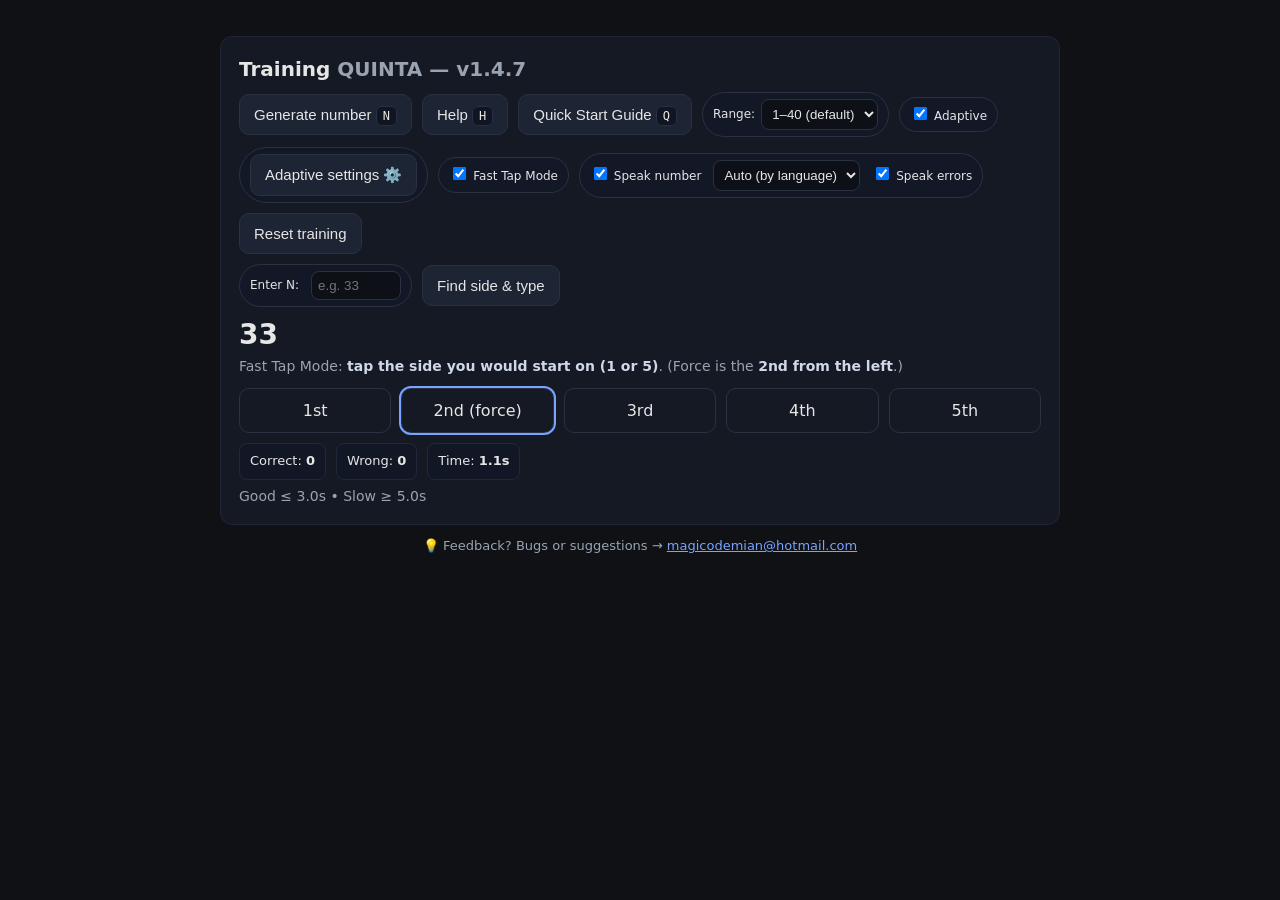
==== commit bfe74b88: "Update index.html" ====
--- a/index.html
+++ b/index.html
@@ -3,9 +3,19 @@
 <head>
 <meta charset="utf-8"/>
 <meta name="viewport" content="width=device-width, initial-scale=1"/>
-<title>Training QUINTA — v1.4.6</title>
+<title>Training QUINTA — v1.4.7</title>
+
+<!-- iOS fullscreen / PWA -->
+<meta name="apple-mobile-web-app-capable" content="yes">
+<meta name="apple-mobile-web-app-status-bar-style" content="black-translucent">
+<meta name="apple-mobile-web-app-title" content="QUINTA Trainer">
+<link rel="apple-touch-icon" href="icon.png">
+
 <style>
-  :root{--bg:#0f1115;--fg:#e6e6e6;--muted:#9aa3b2;--ok:#19c37d;--err:#ff5c5c;--card:#151923;--accent:#7aa2ff}
+  :root{
+    --bg:#0f1115;--fg:#e6e6e6;--muted:#9aa3b2;--ok:#19c37d;--err:#ff5c5c;
+    --card:#151923;--accent:#7aa2ff; /* azul da v1.4.6 */
+  }
   *{box-sizing:border-box}
   body{margin:0;background:var(--bg);color:var(--fg);font:16px/1.45 system-ui,Segoe UI,Roboto,Helvetica,Arial}
   .wrap{max-width:880px;margin:36px auto;padding:0 20px}
@@ -14,7 +24,7 @@
   .row{display:flex;gap:10px;flex-wrap:wrap;align-items:center}
   .big{font-size:28px;font-weight:700}
   .muted{color:var(--muted)}
-  .pill{padding:6px 10px;border-radius:999px;border:1px solid #2a3242;background:#131827;font-size:12px}
+  .pill{padding:6px 10px;border-radius:999px;border:1px solid #2a3242;background:#131827;font-size:12px;display:inline-flex;align-items:center;gap:6px}
   button{background:#1d2433;color:var(--fg);border:1px solid #2a3242;border-radius:10px;padding:11px 14px;font-size:15px;cursor:pointer}
   button:hover{border-color:#3a4760}
   .kbd{font-family:ui-monospace,Consolas,Menlo,monospace;background:#111521;border:1px solid #273047;border-radius:6px;padding:2px 6px;font-size:12px}
@@ -32,10 +42,9 @@
   .seg input{display:none}
   .seg label{padding:9px 12px;cursor:pointer}
   .seg input:checked + label{background:#2a3347}
-  /* ==== Modals (scroll only inside) ==== */
+
   .modal{position:fixed;inset:0;display:none;place-items:center;background:#0008;padding:20px;z-index:999}
-  .modal .inner{max-width:900px;width:100%;background:#0f121d;border:1px solid #2a3242;border-radius:12px;padding:18px;
-                max-height:85vh;overflow:auto}
+  .modal .inner{max-width:900px;width:100%;background:#0f121d;border:1px solid #2a3242;border-radius:12px;padding:18px;max-height:85vh;overflow:auto}
   .modal h2{margin:0 0 8px;font-size:18px}
   .legend{font-size:14px;color:var(--muted)}
   .legend b{color:#cfd8ea}
@@ -45,12 +54,19 @@
   .hide{display:none!important}
   footer{margin-top:12px;text-align:center;font-size:12px;color:#9aa3b2}
   select, input[type="number"]{background:#0d1017;border:1px solid #2a3242;color:#e6e6e6;border-radius:8px;padding:6px}
+
+  button, a { -webkit-tap-highlight-color: transparent; }
+  button:focus, button:focus-visible { outline: none; }
+
+  /* (1) Email com a mesma cor do 2nd (force) */
+  a[href^="mailto:"]{ color: var(--accent); text-decoration-color: var(--accent); }
+  a[href^="mailto:"]:hover{ filter: brightness(1.12); }
 </style>
 </head>
 <body>
 <div class="wrap">
   <div class="card">
-    <h1>Training <span class="muted">QUINTA — v1.4.6</span></h1>
+    <h1>Training <span class="muted">QUINTA — v1.4.7</span></h1>
 
     <div class="row" style="margin:6px 0 10px">
       <button id="nextBtn" title="Shortcut: N">Generate number <span class="kbd">N</span></button>
@@ -72,24 +88,20 @@
         </select>
       </span>
       <span id="customWrap" class="pill" style="display:none">
-        <input id="minN" type="number" value="1" style="width:80px"> –
+        <input id="minN" type="number" value="1" style="width:80px"> – 
         <input id="maxN" type="number" value="15" style="width:80px">
       </span>
 
       <span class="pill"><label><input id="adaptiveCB" type="checkbox" checked> Adaptive</label></span>
-
-      <!-- Adaptive settings button (enabled only if Adaptive is ON) -->
+      <span class="pill"><button id="adaptCfgBtn" title="Adaptive settings" disabled>Adaptive settings ⚙️</button></span>
+      <span class="pill"><label><input id="fastCB" type="checkbox" checked> Fast Tap Mode</label></span>
+
       <span class="pill">
-        <button id="adaptCfgBtn" title="Adaptive settings" disabled>Adaptive settings ⚙️</button>
-      </span>
-
-      <span class="pill"><label><input id="fastCB" type="checkbox" checked> Fast Tap Mode</label></span>
-
-      <span class="pill">
-        <label style="margin-right:6px"><input id="ttsCB" type="checkbox"> Speak number</label>
+        <label style="margin-right:6px"><input id="ttsCB" type="checkbox" checked> Speak number</label>
         <select id="voiceSel" title="Select voice" style="max-width:260px">
           <option value="">Auto (by language)</option>
         </select>
+        <label style="margin-left:6px"><input id="errTtsCB" type="checkbox" checked> Speak errors</label>
       </span>
 
       <button id="resetBtn" title="Reset learning">Reset training</button>
@@ -101,12 +113,12 @@
         <input id="manualN" type="number" inputmode="numeric" placeholder="e.g. 33" style="width:90px;margin-left:6px">
       </span>
       <button id="analyzeBtn" title="Shortcut: Ctrl+Enter">Find side & type</button>
-      <span id="manualOut" class="manualResult muted">—</span>
+      <span id="manualOut" class="manualResult muted"></span>
     </div>
 
     <div class="big" id="number">—</div>
     <div class="legend" id="hint">
-      Fast Tap Mode: <b>tap where you’d say “1”</b>. (Force is the <b>2nd from the left</b>.)
+      Fast Tap Mode: <b>tap the side you would start on (1 or 5)</b>. (Force is the <b>2nd from the left</b>.)
     </div>
 
     <div class="board" aria-label="row of 5 items" id="board">
@@ -137,7 +149,6 @@
       <div class="stat">Time: <b id="timer">0.0s</b></div>
     </div>
 
-    <!-- Legend right below Time -->
     <div class="legend" id="timeLegend" style="margin-top:-4px">Good ≤ 3.0s • Slow ≥ 5.0s</div>
 
   </div>
@@ -152,53 +163,41 @@
 <div class="modal" id="modal">
   <div class="inner">
     <div class="row" style="justify-content:space-between;align-items:center">
-      <h2>Quick rules & reminders</h2>
+      <h2>Quick rules &amp; reminders</h2>
       <button id="closeHelp">Close</button>
     </div>
     <div class="hr"></div>
+
     <div class="grid2">
       <div>
         <h3 style="margin:0 0 6px">Core of the method</h3>
         <div class="legend">
-          • Force 1 item among 5; the force item is always the <b>2nd from the left</b> (fixed).<br>
+          • You always force the <b>2nd from the left</b> out of five (fixed).<br>
           • <b>Type:</b> even <i>N</i> → <b>Basic</b>; odd <i>N</i> → <b>Bounce</b>.<br>
-          • <b>Side (Basic):</b> start on the <b>left</b> if <code>N ≡ 0 or 2 (mod 8)</code>, otherwise on the <b>right</b>.<br>
-          • <b>Side (Bounce):</b> apply the same rule to <b>N+1</b> (and count <i>moves</i> instead of points).<br>
-          • “Basic” counts <i>points</i> 1,2,3,4,5,4,3,2,1…; “Bounce” counts <i>moves</i>.
+          • <b>Side (Basic):</b> start on the <b>left</b> if <code>N ≡ 0 or 2 (mod 8)</code>, otherwise start on the <b>right</b>.<br>
+          • <b>Side (Bounce):</b> apply the same rule to <b>N + 1</b> and count <i>moves</i> (not points).<br>
+          • Mental model: <i>Basic</i> counts points (1–5–1…), <i>Bounce</i> counts steps between positions.
         </div>
+
         <div class="hr"></div>
-        <h3 style="margin:0 0 6px">New features in v1.4.x</h3>
+        <h3 style="margin:0 0 6px">What’s new in v1.4.x</h3>
         <div class="legend">
-          • <b>Fast Tap Mode</b>: just tap the square where you’d say “1” — no need to set type/side or press Check.<br>
-          • <b>Speak number</b> (TTS) with <b>auto language</b> and a <b>manual voice selector</b>.<br>
-          • <b>Adaptive</b>: increases the frequency of cases you’re slower at.<br>
-          • <b>Scrollable modals</b> on mobile (Help & Quick Start).<br>
-          • “Avg(20)” removed from the UI; per-round time kept simple.
-        </div>
-        <div class="hr"></div>
-        <h3 style="margin:0 0 6px">Tips</h3>
-        <div class="legend">
-          • Shortcuts: <span class="kbd">N</span> Generate • <span class="kbd">Enter</span> Check • <span class="kbd">H</span> Help • <span class="kbd">Q</span> Quick Start • <span class="kbd">Ctrl+Enter</span> Analyze N.<br>
-          • Arrows/WASD: <span class="kbd">↑/↓</span>/<span class="kbd">W/S</span> Basic/Bounce • <span class="kbd">←/→</span>/<span class="kbd">A/D</span> Left/Right • <span class="kbd">Space</span> toggles type.<br>
-          • <b>Auto-advance</b>: on correct, next number is generated automatically.<br>
-          • iOS/Safari: voices appear after the first user interaction (platform limitation).
+          • <b>Fast Tap Mode</b>: just tap the side you would start on (1 or 5) — no Type/Side or Check needed.<br>
+          • <b>Speak number</b> (TTS) with Auto (by language) + manual voice selector.<br>
+          • <b>Speak errors</b>: short "wrong" cue in your selected language when you miss.<br>
+          • <b>Adaptive</b>: surfaces buckets where you’re currently slower.<br>
+          • Mobile-friendly: Help &amp; Quick Start modals scroll smoothly on small screens.
         </div>
       </div>
 
       <div>
         <h3 style="margin:0 0 6px">Cheat-sheet</h3>
         <div class="legend">
-          <b>Type:</b> even N → Basic; odd N → Bounce. <br/>
-          <b>Side (Basic):</b> Left if N ≡ 0 or 2 (mod 8); otherwise Right. <br/>
-          <b>Side (Bounce):</b> apply the same rule to N+1. <br/>
-          <b>Fast Tap:</b> tap where you’d say “1”. <br/>
-          <b>TTS:</b> check “Speak number” and (optionally) pick a voice in the dropdown.
-        </div>
-        <div class="hr"></div>
-        <h3 style="margin:0 0 6px">About the book</h3>
-        <div class="legend">
-          To go deeper into QUINTA, check <i>Quinta: A Miracle in Five Parts</i>:
-          <a href="https://phillsmithcreative.com/collections/books/products/quinta-book" target="_blank">official link</a>.
+          <b>Type:</b> even N → <b>Basic</b>; odd N → <b>Bounce</b>.<br/>
+          <b>Side (Basic):</b> <b>Left</b> if N ≡ 0 or 2 (mod 8); otherwise <b>Right</b>.<br/>
+          <b>Side (Bounce):</b> apply the same rule to <b>N + 1</b>.<br/>
+          <b>Fast Tap:</b> tap the side you would start on (1 or 5).<br/>
+          <b>TTS:</b> enable "Speak number" and (optionally) choose a voice.
         </div>
       </div>
     </div>
@@ -216,36 +215,35 @@
 
     <div class="grid2">
       <div>
-        <h3 style="margin:0 0 6px">What this trainer is</h3>
+        <h3 style="margin:0 0 6px">What this trainer does</h3>
         <div class="legend">
-          Practice the mechanics to force the <b>2nd from the left</b> among five by choosing the correct
-          <b>Counting Type</b> and <b>Starting Side</b> for any <i>N</i>.
+          This app trains the <b>Quinta principle</b>: forcing the <b>2nd item from the left</b> out of five.  
+          You’ll practice choosing the correct <b>Counting Type</b> (Basic or Bounce)  
+          and the right <b>Starting Side</b> for any number <i>N</i>.  
+          The goal is speed and accuracy — so the force feels natural and automatic.
         </div>
 
         <div class="hr"></div>
-        <h3 style="margin:0 0 6px">2-minute flow</h3>
+        <h3 style="margin:0 0 6px">2-Minute Training Flow</h3>
         <ol class="legend" style="padding-left:18px">
-          <li>Choose a <b>Range</b> (or set <b>Custom</b>). Keep <b>Adaptive</b> on.</li>
-          <li>Press <b>Generate number</b> (<span class="kbd">N</span>).</li>
-          <li><b>Fast Tap Mode</b>: tap where you’d say “1”. (Or turn it off to use Type/Side + Check.)</li>
-          <li>(Optional) Enable <b>Speak number</b> and select a voice from the dropdown.</li>
-          <li>On correct, a new number is generated automatically.</li>
+          <li>Select a <b>Range</b> (or set <b>Custom</b>). Keep <b>Adaptive</b> ON — it will prioritize what you’re slowest at.</li>
+          <li>Press <b>Generate number</b> to get a random N.</li>
+          <li><b>Fast Tap Mode</b>: simply tap the square where you’d count “1”. (No need to pick Type/Side/Check.)</li>
+          <li>(Optional) Enable <b>Speak number</b> (TTS). It auto-detects your device language, or you can pick a voice manually.</li>
+          <li>(Optional) Turn on <b>Speak errors</b> — you’ll hear a quick “wrong” in your chosen language when you miss.</li>
+          <li>Correct answers instantly trigger the next number. Wrong answers give feedback + repeat.</li>
         </ol>
-
-        <div class="hr"></div>
-        <h3 style="margin:0 0 6px">Manual mode</h3>
+      </div>
+
+      <div>
+        <h3 style="margin:0 0 6px">Rules (Cheat-Sheet)</h3>
         <div class="legend">
-          Type any <b>N</b> and click <b>Find side &amp; type</b> (or <span class="kbd">Ctrl+Enter</span>) to see the ideal answer.
-        </div>
-      </div>
-
-      <div>
-        <h3 style="margin:0 0 6px">Shortcuts & tips</h3>
-        <div class="legend">
-          <b>Shortcuts:</b> <span class="kbd">N</span>, <span class="kbd">Enter</span>, <span class="kbd">Ctrl+Enter</span>, <span class="kbd">H</span>, <span class="kbd">Q</span>.<br/>
-          <b>Arrows/WASD:</b> type and side (when not in Fast Tap).<br/>
-          <b>TTS:</b> “Auto (by language)” uses your browser/system language; you can override it via the selector.<br/>
-          <b>Reset:</b> clears stats and adaptive weights.
+          <b>Force item:</b> always the <b>2nd from the left</b>.<br/>
+          <b>Type:</b> even N → <b>Basic</b>; odd N → <b>Bounce</b>.<br/>
+          <b>Side (Basic):</b> Start <b>Left</b> if N ≡ 0 or 2 (mod 8); otherwise start <b>Right</b>.<br/>
+          <b>Side (Bounce):</b> Add 1 to N, then apply the same rule as Basic.<br/>
+          <b>Fast Tap:</b> tap the side you would start on (1 or 5) — the app handles Type/Side logic for you.<br/>
+          <b>TTS & Errors:</b> “Speak number” reads the target; “Speak errors” confirms mistakes aloud.
         </div>
       </div>
     </div>
@@ -284,6 +282,7 @@
     <div class="hr"></div>
     <div class="row" style="justify-content:flex-end;gap:8px">
       <button id="saveAdapt" title="Save">Save</button>
+      <button id="closeAdapt2" title="Close">Close</button>
     </div>
   </div>
 </div>
@@ -303,64 +302,72 @@
 </div>
 
 <script>
-(()=>{
+(function(){
+  'use strict';
 
   // ===== helpers =====
-  const $ = s => document.querySelector(s);
-  const numberEl=$('#number'),feedback=$('#feedback');
-  const okEl=$('#ok'),errEl=$('#err'),timerEl=$('#timer');
-  const nextBtn=$('#nextBtn'),checkBtn=$('#checkBtn'),resetBtn=$('#resetBtn');
-  const helpBtn=$('#helpBtn'),modal=$('#modal'),closeHelp=$('#closeHelp');
-  const qsBtn=$('#qsBtn'),qsModal=$('#qsModal'),closeQS=$('#closeQS');
-  const tBasic=$('#tBasic'),tBounce=$('#tBounce'),sLeft=$('#sLeft'),sRight=$('#sRight');
-  const stepCB=$('#step');
-  const rangeSel=$('#range'),customWrap=$('#customWrap'),minN=$('#minN'),maxN=$('#maxN');
-  const adaptiveCB=$('#adaptiveCB'),fastCB=$('#fastCB'),ttsCB=$('#ttsCB');
-  const voiceSel=$('#voiceSel');
-  const manualN=$('#manualN'),analyzeBtn=$('#analyzeBtn'),manualOut=$('#manualOut');
-  const board=$('#board'),advancedControls=$('#advancedControls'),hintEl=$('#hint');
-  const adaptCfgBtn=$('#adaptCfgBtn');
-  const adaptModal=$('#adaptModal'), closeAdapt=$('#closeAdapt'), saveAdapt=$('#saveAdapt');
-  const fastThIn=$('#fastTh'), slowThIn=$('#slowTh');
-  const timeLegend=$('#timeLegend');
-
-  const eggModal=$('#eggModal'), eggTitle=$('#eggTitle'), eggMsg=$('#eggMsg'), eggContinue=$('#eggContinue'), eggReset=$('#eggReset');
+  function $(s){ return document.querySelector(s); }
+  var numberEl=$('#number'),feedback=$('#feedback');
+  var okEl=$('#ok'),errEl=$('#err'),timerEl=$('#timer');
+  var nextBtn=$('#nextBtn'),checkBtn=$('#checkBtn'),resetBtn=$('#resetBtn');
+  var helpBtn=$('#helpBtn'),modal=$('#modal'),closeHelp=$('#closeHelp');
+  var qsBtn=$('#qsBtn'),qsModal=$('#qsModal'),closeQS=$('#closeQS');
+  var tBasic=$('#tBasic'),tBounce=$('#tBounce'),sLeft=$('#sLeft'),sRight=$('#sRight');
+  var stepCB=$('#step');
+  var rangeSel=$('#range'),customWrap=$('#customWrap'),minN=$('#minN'),maxN=$('#maxN');
+  var adaptiveCB=$('#adaptiveCB'),fastCB=$('#fastCB'),ttsCB=$('#ttsCB'),errTtsCB=$('#errTtsCB');
+  var voiceSel=$('#voiceSel');
+  var manualN=$('#manualN'),analyzeBtn=$('#analyzeBtn'),manualOut=$('#manualOut');
+  var board=$('#board'),advancedControls=$('#advancedControls'),hintEl=$('#hint');
+  var adaptCfgBtn=$('#adaptCfgBtn');
+  var adaptModal=$('#adaptModal'), closeAdapt=$('#closeAdapt'), saveAdapt=$('#saveAdapt'), closeAdapt2=$('#closeAdapt2');
+  var fastThIn=$('#fastTh'), slowThIn=$('#slowTh');
+  var timeLegend=$('#timeLegend');
+
+  var eggModal=$('#eggModal'), eggTitle=$('#eggTitle'), eggMsg=$('#eggMsg'), eggContinue=$('#eggContinue'), eggReset=$('#eggReset');
 
   // ===== state =====
-  let N=null,lastN=null,startTime=0,ok=0,err=0,locked=false;
-  let weights=[1,1,1,1]; // BL, BR, bL, bR
-
-  // thresholds with defaults + persistence
-  let fastThreshold = Number(localStorage.getItem('q_fastTh') || '3.0');
-  let slowThreshold = Number(localStorage.getItem('q_slowTh') || '5.0');
+  var N=null,lastN=null,startTime=0,ok=0,err=0,locked=false;
+  var weights=[1,1,1,1]; // BL, BR, bL, bR
+
+  // thresholds
+  var fastThreshold = Number(localStorage.getItem('q_fastTh') || '3.0');
+  var slowThreshold = Number(localStorage.getItem('q_slowTh') || '5.0');
 
   function updateTimeLegend(){
     if(timeLegend){
-      timeLegend.textContent = `Good ≤ ${fastThreshold.toFixed(1)}s • Slow ≥ ${slowThreshold.toFixed(1)}s`;
+      timeLegend.textContent = 'Good ≤ ' + fastThreshold.toFixed(1) + 's • Slow ≥ ' + slowThreshold.toFixed(1) + 's';
     }
   }
 
   // ===== timer =====
-  function now(){return performance.now()}
-  function updateTimer(){ if(startTime){timerEl.textContent=((now()-startTime)/1000).toFixed(1)+'s';} requestAnimationFrame(updateTimer) }
+  function now(){ return performance.now(); }
+  function updateTimer(){
+    if(startTime && timerEl){ timerEl.textContent=((now()-startTime)/1000).toFixed(1)+'s'; }
+    requestAnimationFrame(updateTimer);
+  }
   requestAnimationFrame(updateTimer);
 
   // ===== range =====
   function currentRange(){
     if(rangeSel.value==='custom'){
-      let a=parseInt(minN.value||'1',10), b=parseInt(maxN.value||'15',10);
-      if(a>b)[a,b]=[b,a]; return [Math.max(1,a), Math.min(9999,b)];
-    }
-    return rangeSel.value.split('-').map(x=>parseInt(x,10));
+      var a=parseInt(minN.value||'1',10), b=parseInt(maxN.value||'15',10);
+      if(a>b){ var tmp=a; a=b; b=tmp; }
+      if(a<1) a=1;
+      if(b>9999) b=9999;
+      return [a,b];
+    }
+    var parts=rangeSel.value.split('-');
+    return [parseInt(parts[0],10), parseInt(parts[1],10)];
   }
 
   // ===== rules =====
   function correctRule(n){
-    const tipo=(n%2===0)?'basic':'bounce';
-    const m=(tipo==='bounce')?n+1:n;
-    const r=((m%8)+8)%8;
-    const lado=(r===0||r===2)?'left':'right';
-    return {tipo,lado,r,m};
+    var tipo=(n%2===0)?'basic':'bounce';
+    var m=(tipo==='bounce')?n+1:n;
+    var r=((m%8)+8)%8;
+    var lado=(r===0||r===2)?'left':'right';
+    return {tipo:tipo,lado:lado,r:r,m:m};
   }
   function bucketFromRule(rule){
     if(rule.tipo==='basic'&&rule.lado==='left') return 0;
@@ -370,110 +377,210 @@
   }
 
   // ===== adaptive generator =====
-  function randInt(a,b){return Math.floor(Math.random()*(b-a+1))+a}
+  function randInt(a,b){ return Math.floor(Math.random()*(b-a+1))+a; }
   function sampleBucketAvailable(a,b){
-    const seen=new Set();
-    for(let i=0;i<400 && seen.size<4;i++){ seen.add(bucketFromRule(correctRule(randInt(a,b)))); }
+    var seen={};
+    var i=0;
+    while(i<400){
+      i++;
+      var n=randInt(a,b);
+      var r=bucketFromRule(correctRule(n));
+      seen[r]=true;
+      if(seen[0]&&seen[1]&&seen[2]&&seen[3]) break;
+    }
     return seen;
   }
   function pickBucket(a,b){
-    const avail=sampleBucketAvailable(a,b);
-    const eff=[0,0,0,0]; let sum=0;
-    for(let i=0;i<4;i++){
-      if(avail.has(i)){ eff[i]=adaptiveCB.checked?Math.max(0.05,weights[i]):1; sum+=eff[i]; }
-    }
-    let r=Math.random()*sum;
-    for(let i=0;i<4;i++){ if(!avail.has(i)) continue; if(r<eff[i]) return i; r-=eff[i]; }
-    for(let i=0;i<4;i++) if(avail.has(i)) return i;
+    var avail=sampleBucketAvailable(a,b);
+    var eff=[0,0,0,0], sum=0, i;
+    for(i=0;i<4;i++){
+      if(avail[i]){ eff[i]=adaptiveCB.checked?Math.max(0.05,weights[i]):1; sum+=eff[i]; }
+    }
+    var r=Math.random()*sum;
+    for(i=0;i<4;i++){
+      if(!avail[i]) continue;
+      if(r<eff[i]) return i;
+      r-=eff[i];
+    }
+    for(i=0;i<4;i++) if(avail[i]) return i;
     return 0;
   }
 
-  // ===== TTS voices (auto + manual, dedup on iOS) =====
-  let _voices=[];
-  function loadVoices(){ _voices = window.speechSynthesis.getVoices() || []; populateVoiceSelect(); }
-  function populateVoiceSelect(){
-    const prev=voiceSel.value;
-    voiceSel.innerHTML='<option value="">Auto (by language)</option>';
-    const pickScore = v => { const uri=(v.voiceURI||'').toLowerCase(); let s=0; if(v.localService)s+=1; if(/premium|enhanced|siri/.test(uri))s+=2; return s; };
-    const byKey=new Map();
-    (_voices||[]).forEach(v=>{
-      const key=`${(v.lang||'').toLowerCase()}|${v.name||''}`;
-      const cur=byKey.get(key);
-      if(!cur||pickScore(v)>pickScore(cur)) byKey.set(key,v);
-    });
-    const preferred=['en-','pt-','es-','fr-','de-','it-','ja-','zh-','ko-'];
-    const list=[...byKey.values()].sort((a,b)=>{
-      const ap=preferred.findIndex(p=>a.lang&&a.lang.toLowerCase().startsWith(p));
-      const bp=preferred.findIndex(p=>b.lang&&b.lang.toLowerCase().startsWith(p));
-      return (ap===-1)-(bp===-1)||(a.lang||'').localeCompare(b.lang||'')||a.name.localeCompare(b.name);
-    });
-    list.forEach(v=>{ const opt=document.createElement('option'); opt.value=v.name; opt.textContent=`${v.lang} — ${v.name}`; voiceSel.appendChild(opt); });
-    if([...voiceSel.options].some(o=>o.value===prev)) voiceSel.value=prev;
-  }
+  // ===== TTS =====
+  var voices=[];
   function getTargetLang(){ return navigator.language || document.documentElement.lang || 'en-US'; }
   function pickBestVoice(target){
-    const t=(target||'').toLowerCase(), base=t.split('-')[0];
-    return _voices.find(v=>v.lang&&v.lang.toLowerCase()===t)
-        || _voices.find(v=>v.lang&&v.lang.toLowerCase().startsWith(base))
-        || null;
-  }
-  function speakText(msg){
+    var t=(target||'').toLowerCase();
+    var base=t.split('-')[0];
+    var i,v;
+    for(i=0;i<voices.length;i++){ v=voices[i]; if(v.lang && v.lang.toLowerCase()===t) return v; }
+    for(i=0;i<voices.length;i++){ v=voices[i]; if(v.lang && v.lang.toLowerCase().indexOf(base)===0) return v; }
+    return null;
+  }
+  function populateVoiceSelect(){
+    var prev=voiceSel.value;
+    voiceSel.innerHTML='<option value="">Auto (by language)</option>';
+    var byKey={};
+    function pickScore(v){ var uri=(v.voiceURI||'').toLowerCase(); var s=0; if(v.localService) s+=1; if(/premium|enhanced|siri/.test(uri)) s+=2; return s; }
+    var i,v,key,cur;
+    for(i=0;i<voices.length;i++){
+      v=voices[i];
+      key=((v.lang||'').toLowerCase())+'|'+(v.name||'');
+      cur=byKey[key];
+      if(!cur || pickScore(v)>pickScore(cur)) byKey[key]=v;
+    }
+    var preferred=['en-','pt-','es-','fr-','de-','it-','ja-','zh-','ko-'];
+    var list=[], k;
+    for(k in byKey){ list.push(byKey[k]); }
+    list.sort(function(a,b){
+      function pref(x){
+        var j;
+        for(j=0;j<preferred.length;j++){ if(x.lang && x.lang.toLowerCase().indexOf(preferred[j])===0) return j; }
+        return 999;
+      }
+      var pa=pref(a), pb=pref(b);
+      if(pa!==pb) return pa-pb;
+      var la=(a.lang||''), lb=(b.lang||'');
+      if(la!==lb) return la.localeCompare(lb);
+      return a.name.localeCompare(b.name);
+    });
+    for(i=0;i<list.length;i++){
+      v=list[i];
+      var opt=document.createElement('option');
+      opt.value=v.name; opt.textContent=(v.lang+' — '+v.name);
+      voiceSel.appendChild(opt);
+    }
+    var hasPrev=false, o;
+    for(i=0;i<voiceSel.options.length;i++){ o=voiceSel.options[i]; if(o.value===prev) hasPrev=true; }
+    if(hasPrev) voiceSel.value=prev;
+  }
+  function refreshVoices(){
+    if(!('speechSynthesis' in window)) return;
+    voices = window.speechSynthesis.getVoices() || [];
+    populateVoiceSelect();
+  }
+  if('speechSynthesis' in window){
+    refreshVoices();
+    window.speechSynthesis.onvoiceschanged = refreshVoices;
+  }
+
+  function getActiveLang(){
+    var selName = voiceSel.value;
+    if(selName && voices.length){
+      var i,v;
+      for(i=0;i<voices.length;i++){ v=voices[i]; if(v.name===selName){ if(v.lang) return v.lang; } }
+    }
+    return getTargetLang();
+  }
+  function speakText(msg, force){
     try{
-      const u=new SpeechSynthesisUtterance(String(msg));
-      const selName = voiceSel.value;
-      if(selName){
-        const v=_voices.find(v=>v.name===selName);
-        if(v){ u.voice=v; u.lang=v.lang||u.lang; }
+      if(!('speechSynthesis' in window)) return;
+      if(!force && !ttsCB.checked) return;
+      var u=new SpeechSynthesisUtterance(String(msg));
+      var selName = voiceSel.value;
+      if(selName && voices.length){
+        var i,v;
+        for(i=0;i<voices.length;i++){ v=voices[i]; if(v.name===selName){ u.voice=v; u.lang=v.lang||u.lang; break; } }
       }else{
-        const lang=getTargetLang();
-        const v=pickBestVoice(lang);
-        if(v){ u.voice=v; u.lang=v.lang; } else { u.lang=lang; }
+        var lang=getActiveLang();
+        var best=pickBestVoice(lang);
+        if(best){ u.voice=best; u.lang=best.lang; } else { u.lang=lang; }
       }
       window.speechSynthesis.cancel();
       window.speechSynthesis.speak(u);
     }catch(e){}
   }
-  function speakNumber(n){ if(ttsCB.checked) speakText(n); }
-  loadVoices();
-  if('onvoiceschanged' in speechSynthesis){ speechSynthesis.onvoiceschanged = loadVoices; }
-
-  // ===== simulation & user selection =====
-  function simulate(n,tipo,lado,step=false){
-    const target=1; let pos=(lado==='left')?0:4; let dir=(lado==='left')?+1:-1; const log=[];
+  function speakNumber(n){ speakText(n, false); }
+
+  function errorWordFor(lang){
+    var L=(lang||'en').toLowerCase();
+    var base=L.split('-')[0];
+    var map={
+      'en':'wrong','pt':'errou','pt-pt':'erraste','es':'fallaste','fr':'raté','de':'falsch','it':'sbagliato',
+      'ja':'不正解です','zh':'答错了','ko':'틀렸습니다'
+    };
+    if(map[L]) return map[L];
+    if(map[base]) return map[base];
+    return 'wrong';
+  }
+  function speakError(){
+    if(!errTtsCB.checked) return;
+    var lang=getActiveLang();
+    speakText(errorWordFor(lang), false);
+  }
+
+  // ===== Milestone (cada 100) — fala no mesmo idioma, sempre =====
+  function milestoneStringsFor(lang, milestone){
+    var L=(lang||'en').toLowerCase();
+    var base=L.split('-')[0];
+    var dict;
+    var map={
+      'en':{title:function(n){return n+' reps!';}, msg:"You're good enough — go practice in the real world."},
+      'pt':{title:function(n){return n+' repetições!';}, msg:'Você já é bom o suficiente — vá praticar no mundo real.'},
+      'es':{title:function(n){return '¡'+n+' repeticiones!';}, msg:'Ya eres lo bastante bueno — sal a practicar en el mundo real.'},
+      'fr':{title:function(n){return n+' répétitions !';}, msg:"Tu es déjà assez bon — va t'exercer dans le monde réel."},
+      'de':{title:function(n){return n+' Wiederholungen!';}, msg:'Du bist gut genug – übe jetzt in der echten Welt.'},
+      'it':{title:function(n){return n+' ripetizioni!';}, msg:'Sei già abbastanza bravo — vai ad allenarti nel mondo reale.'},
+      'ja':{title:function(n){return n+' 回!';}, msg:'もう十分上手です。現実の世界で練習しましょう。'},
+      'zh':{title:function(n){return n+' 次!';}, msg:'你已经足够棒了——去现实中练习吧。'},
+      'ko':{title:function(n){return n+'회!';}, msg:'이제 충분히 잘해요 — 실제 환경에서 연습해 보세요.'}
+    };
+    if(map[L]) dict=map[L]; else if(map[base]) dict=map[base]; else dict=map['en'];
+    return { title: dict.title(milestone), msg: dict.msg };
+  }
+
+  // ===== simulation =====
+  function simulate(n,tipo,lado,step){
+    var target=1, pos=(lado==='left')?0:4, dir=(lado==='left')?+1:-1;
+    var log=[];
     if(tipo==='basic'){
-      let count=0; while(count<n){ count++; if(step) log.push({count,pos}); if(count===n) break; pos+=dir; if(pos===4||pos===0) dir*=-1; }
+      var count=0;
+      while(count<n){
+        count++;
+        if(step) log.push({count:count,pos:pos});
+        if(count===n) break;
+        pos+=dir;
+        if(pos===4||pos===0) dir*=-1;
+      }
     }else{
-      let moves=0; while(moves<n){ pos+=dir; moves++; if(step) log.push({count:moves,pos}); if(pos===4||pos===0) dir*=-1; }
-    }
-    return {hit:(pos===target),pos,log};
-  }
-  function userSelection(){ return {tipo: (tBasic.checked?'basic':'bounce'), lado: (sLeft.checked?'left':'right')} }
-
-  // ===== adaptive weights (with custom thresholds) =====
+      var moves=0;
+      while(moves<n){
+        pos+=dir; moves++;
+        if(step) log.push({count:moves,pos:pos});
+        if(pos===4||pos===0) dir*=-1;
+      }
+    }
+    return {hit:(pos===target),pos:pos,log:log};
+  }
+  function userSelection(){ return {tipo:(tBasic.checked?'basic':'bounce'), lado:(sLeft.checked?'left':'right')}; }
+
+  // ===== adaptive weights =====
   function updateAdaptiveWeights(bucket, elapsed){
     if(!adaptiveCB.checked) return;
-    const SLOW = slowThreshold, FAST = fastThreshold;
-    const UP=0.3, DOWN=0.2, MIN=0.2, MAX=3.0;
+    var SLOW = slowThreshold, FAST = fastThreshold;
+    var UP=0.3, DOWN=0.2, MIN=0.2, MAX=3.0;
     if(elapsed>=SLOW) weights[bucket]=Math.min(MAX,weights[bucket]+UP);
     else if(elapsed<=FAST) weights[bucket]=Math.max(MIN,weights[bucket]-DOWN);
     else weights[bucket]+= (1-weights[bucket])*0.05;
   }
 
   // ===== Easter egg (every 100) =====
-  const EGG_EVERY = 100;
-  let lastEggMilestone = Number(localStorage.getItem('q_lastEggMilestone') || '0');
+  var EGG_EVERY = 100;
+  var lastEggMilestone = Number(localStorage.getItem('q_lastEggMilestone') || '0');
 
   function checkEasterEgg(){
-    const total = ok + err;
-    const milestone = Math.floor(total / EGG_EVERY) * EGG_EVERY;
-    // Trigger only at exact multiples (100, 200, ...) and only once per milestone
+    var total = ok + err;
+    var milestone = Math.floor(total / EGG_EVERY) * EGG_EVERY;
     if (milestone > 0 && total % EGG_EVERY === 0 && milestone !== lastEggMilestone){
       lastEggMilestone = milestone;
       localStorage.setItem('q_lastEggMilestone', String(lastEggMilestone));
-      if (eggTitle) eggTitle.textContent = `${milestone} reps!`;
-      if (eggMsg) eggMsg.textContent = `You’re good enough — go practice in the real world.`;
-      eggModal.style.display='grid';
-      if(ttsCB.checked) speakText(`${milestone} reps! You're good enough — go practice in the real world.`);
+      var lang = getActiveLang();
+      var obj = milestoneStringsFor(lang, milestone);
+      if (eggTitle) eggTitle.textContent = obj.title;
+      if (eggMsg)   eggMsg.textContent   = obj.msg;
+      if(eggModal) eggModal.style.display='grid';
+      // Falar sempre (force=true)
+      speakText(obj.title + ' ' + obj.msg, true);
       return true;
     }
     return false;
@@ -481,83 +588,93 @@
 
   // ===== core flow =====
   function newNumber(){
-    const[a,b]=currentRange();
-    const targetBucket=pickBucket(a,b);
-    let candidate=null, tries=0;
+    var range=currentRange(), a=range[0], b=range[1];
+    var targetBucket=pickBucket(a,b);
+    var candidate=null, tries=0;
     while(tries++<400){
-      const x=randInt(a,b);
+      var x=randInt(a,b);
       if(x===lastN && b>a) continue;
       if(bucketFromRule(correctRule(x))===targetBucket){candidate=x;break;}
     }
-    if(candidate===null){ do{ candidate=(a===b? a : randInt(a,b)); } while(candidate===lastN && b>a); }
-
+    if(candidate===null){
+      do{ candidate=(a===b? a : randInt(a,b)); } while(candidate===lastN && b>a);
+    }
     N=candidate; lastN=N;
     numberEl.textContent=String(N);
     startTime=now(); feedback.textContent=''; locked=false;
 
     hintEl.innerHTML = fastCB.checked
-      ? `Fast Tap Mode: <b>tap where you’d say “1”</b>. (Force is the <b>2nd from the left</b>.)`
-      : `Generate a number and choose the counting type and the side. The force item is always the <b>2nd from the left</b>.`;
+      ? 'Fast Tap Mode: <b>tap the side you would start on (1 or 5)</b>. (Force is the <b>2nd from the left</b>.)'
+      : 'Generate a number and choose the counting type and the side. The force item is always the <b>2nd from the left</b>.';
 
     speakNumber(N);
   }
 
   function verify(){
     if(locked||N==null) return; locked=true;
-    const elapsed=(now()-startTime)/1000;
-    const ideal=correctRule(N);
-    const sel=userSelection();
-    const sim=simulate(N, sel.tipo, sel.lado, stepCB.checked);
-    const idealTxt=`${ideal.tipo==='basic'?'Basic':'Bounce'} + ${ideal.lado==='left'?'Left':'Right'}`;
-    const userTxt =`${sel.tipo==='basic'?'Basic':'Bounce'} + ${sel.lado==='left'?'Left':'Right'}`;
+    var elapsed=(now()-startTime)/1000;
+    var ideal=correctRule(N);
+    var sel=userSelection();
+    var sim=simulate(N, sel.tipo, sel.lado, stepCB.checked);
+    var idealTxt=(ideal.tipo==='basic'?'Basic':'Bounce') + ' + ' + (ideal.lado==='left'?'Left':'Right');
+    var userTxt =(sel.tipo==='basic'?'Basic':'Bounce') + ' + ' + (sel.lado==='left'?'Left':'Right');
 
     if(sim.hit){
-      ok++; feedback.innerHTML=`<span class="ok">Correct!</span> <span class="muted">(${userTxt}) — ${elapsed.toFixed(1)}s</span>`;
+      ok++;
+      feedback.innerHTML='<span class="ok">Correct!</span> <span class="muted">(' + userTxt + ') — ' + elapsed.toFixed(1) + 's</span>';
     }else{
-      err++; feedback.innerHTML=`<span class="err">Wrong.</span> <span class="muted">You chose ${userTxt}. Ideal: <b>${idealTxt}</b>. — ${elapsed.toFixed(1)}s</span>`;
+      err++;
+      feedback.innerHTML='<span class="err">Wrong.</span> <span class="muted">You chose ' + userTxt + '. Ideal: <b>' + idealTxt + '</b>. — ' + elapsed.toFixed(1) + 's</span>';
       if(stepCB.checked && sim.log.length){
-        const path=sim.log.map(s=>s.pos+1).join(' → ');
-        feedback.innerHTML+=`<div class="muted" style="margin-top:6px">Path: ${path}</div>`;
+        var pathArr=[], i;
+        for(i=0;i<sim.log.length;i++){ pathArr.push(String(sim.log[i].pos+1)); }
+        feedback.innerHTML += '<div class="muted" style="margin-top:6px">Path: ' + pathArr.join(' → ') + '</div>';
       }
+      speakError();
     }
     okEl.textContent=ok; errEl.textContent=err;
     updateAdaptiveWeights(bucketFromRule(ideal), elapsed);
 
-    const egg = checkEasterEgg();
+    var egg = checkEasterEgg();
     if(!egg && sim.hit){ setTimeout(newNumber,500); }
   }
 
   function fastTap(idx){
     if(locked||N==null) return; locked=true;
-    const elapsed=(now()-startTime)/1000;
-    const ideal=correctRule(N);
-    const startIdx=(ideal.lado==='left')?0:4;
-    const isRight=(idx===startIdx);
+    var elapsed=(now()-startTime)/1000;
+    var ideal=correctRule(N);
+    var startIdx=(ideal.lado==='left')?0:4;
+    var isRight=(idx===startIdx);
 
     if(isRight){
-      ok++; feedback.innerHTML=`<span class="ok">Correct!</span> <span class="muted">(Start: <b>${ideal.lado==='left'?'Left':'Right'}</b>; Type: <b>${ideal.tipo==='basic'?'Basic':'Bounce'}</b>) — ${elapsed.toFixed(1)}s</span>`;
+      ok++;
+      feedback.innerHTML='<span class="ok">Correct!</span> <span class="muted">(Start: <b>'+(ideal.lado==='left'?'Left':'Right')+'</b>; Type: <b>'+(ideal.tipo==='basic'?'Basic':'Bounce')+'</b>) — '+elapsed.toFixed(1)+'s</span>';
     }else{
-      err++; feedback.innerHTML=`<span class="err">Wrong.</span> <span class="muted">You tapped ${idx+1}º. Ideal start is <b>${ideal.lado==='left'?'Left (1º)':'Right (5º)'}</b>; Type: <b>${ideal.tipo==='basic'?'Basic':'Bounce'}</b>. — ${elapsed.toFixed(1)}s</span>`;
+      err++;
+      feedback.innerHTML='<span class="err">Wrong.</span> <span class="muted">You tapped '+(idx+1)+'. Ideal start is <b>'+(ideal.lado==='left'?'Left (1st)':'Right (5th)')+'</b>; Type: <b>'+(ideal.tipo==='basic'?'Basic':'Bounce')+'</b>. — '+elapsed.toFixed(1)+'s</span>';
+      speakError();
     }
     okEl.textContent=ok; errEl.textContent=err;
     updateAdaptiveWeights(bucketFromRule(ideal), elapsed);
 
-    const egg = checkEasterEgg();
+    var egg = checkEasterEgg();
     if(!egg && isRight){ setTimeout(newNumber,350); }
   }
   window.fastTap=fastTap;
 
-  // ===== events =====
+  // ===== UI events =====
+  function show(el, on){ if(el) el.style.display = on ? '' : 'none'; }
+
   nextBtn.addEventListener('click', newNumber);
-  checkBtn.addEventListener('click', ()=>{ if(!fastCB.checked) verify(); });
-  helpBtn.addEventListener('click', ()=> modal.style.display='grid');
-  closeHelp.addEventListener('click', ()=> modal.style.display='none');
-  qsBtn.addEventListener('click', ()=> qsModal.style.display='grid');
-  closeQS.addEventListener('click', ()=> qsModal.style.display='none');
-
-  rangeSel.addEventListener('change', ()=> customWrap.style.display=(rangeSel.value==='custom'?'inline-flex':'none'));
-  resetBtn.addEventListener('click', ()=>{
-    ok=err=0; okEl.textContent=0; errEl.textContent=0;
+  checkBtn.addEventListener('click', function(){ if(!fastCB.checked) verify(); });
+  helpBtn.addEventListener('click', function(){ if(modal) modal.style.display='grid'; });
+  closeHelp.addEventListener('click', function(){ if(modal) modal.style.display='none'; });
+  qsBtn.addEventListener('click', function(){ if(qsModal) qsModal.style.display='grid'; });
+  closeQS.addEventListener('click', function(){ if(qsModal) qsModal.style.display='none'; });
+
+  rangeSel.addEventListener('change', function(){ show(customWrap, rangeSel.value==='custom'); });
+  resetBtn.addEventListener('click', function(){
+    ok=0; err=0; okEl.textContent=0; errEl.textContent=0;
     lastN=null; feedback.textContent=''; manualOut.textContent='—'; manualN.value='';
     weights=[1,1,1,1];
     localStorage.removeItem('q_lastEggMilestone');
@@ -566,71 +683,73 @@
   });
 
   // keyboard shortcuts
-  document.addEventListener('keydown', (e)=>{
-    const kRaw=e.key||''; const k=kRaw.toLowerCase();
+  document.addEventListener('keydown', function(e){
+    var kRaw=e.key||''; var k=kRaw.toLowerCase();
     if(k==='n'){ e.preventDefault(); newNumber(); return; }
     if(kRaw==='Enter' && !e.ctrlKey){ e.preventDefault(); if(!fastCB.checked) verify(); return; }
     if(kRaw==='Enter' && e.ctrlKey){ e.preventDefault(); analyzeManual(); return; }
-    if(k==='h'){ e.preventDefault(); modal.style.display='grid'; return; }
-    if(k==='q'){ e.preventDefault(); qsModal.style.display='grid'; return; }
-
-    const el=document.activeElement;
-    const isEditable=el && (el.tagName==='INPUT'||el.tagName==='TEXTAREA'||el.isContentEditable||el.tagName==='SELECT');
+    if(k==='h'){ e.preventDefault(); if(modal) modal.style.display='grid'; return; }
+    if(k==='q'){ e.preventDefault(); if(qsModal) qsModal.style.display='grid'; return; }
+
+    var el=document.activeElement;
+    var isEditable=el && (el.tagName==='INPUT'||el.tagName==='TEXTAREA'||el.isContentEditable||el.tagName==='SELECT');
     if(isEditable) return;
 
-    if(['arrowup','w'].includes(k)){ e.preventDefault(); tBasic.checked=true; return; }
-    if(['arrowdown','s'].includes(k)){ e.preventDefault(); tBounce.checked=true; return; }
-    if(['arrowleft','a'].includes(k)){ e.preventDefault(); sLeft.checked=true; return; }
-    if(['arrowright','d'].includes(k)){ e.preventDefault(); sRight.checked=true; return; }
+    if(k==='arrowup'||k==='w'){ e.preventDefault(); tBasic.checked=true; return; }
+    if(k==='arrowdown'||k==='s'){ e.preventDefault(); tBounce.checked=true; return; }
+    if(k==='arrowleft'||k==='a'){ e.preventDefault(); sLeft.checked=true; return; }
+    if(k==='arrowright'||k==='d'){ e.preventDefault(); sRight.checked=true; return; }
     if(k===' '||k==='spacebar'){ e.preventDefault(); (tBasic.checked?tBounce:tBasic).checked=true; return; }
   });
 
   // manual analysis
   function analyzeManual(){
-    const raw=manualN.value.trim();
+    var raw=(manualN.value||'').trim();
     if(!raw){ manualOut.textContent='—'; return; }
-    const n=Number(raw);
-    if(!Number.isFinite(n)||!Number.isInteger(n)||n<=0){
-      manualOut.innerHTML=`<span class="err">Enter a positive integer.</span>`; return;
-    }
-    const rule=correctRule(n);
+    var n=Number(raw);
+    if(!isFinite(n)||Math.floor(n)!==n||n<=0){
+      manualOut.innerHTML='<span class="err">Enter a positive integer.</span>'; return;
+    }
+    var rule=correctRule(n);
     (rule.tipo==='basic'?tBasic:tBounce).checked=true;
     (rule.lado==='left'?sLeft:sRight).checked=true;
-    manualOut.innerHTML=`<span class="ok">${rule.tipo==='basic'?'Basic':'Bounce'} + ${rule.lado==='left'?'Left':'Right'}</span> <span class="muted">(N=${n}${rule.tipo==='bounce'?', use N+1='+(rule.m):''}; mod8=${rule.r})</span>`;
+    manualOut.innerHTML='<span class="ok">'+(rule.tipo==='basic'?'Basic':'Bounce')+' + '+(rule.lado==='left'?'Left':'Right')+'</span> <span class="muted">(N='+n+(rule.tipo==='bounce'?', use N+1='+rule.m:'')+'; mod8='+rule.r+')</span>';
   }
   analyzeBtn.addEventListener('click', analyzeManual);
-  manualN.addEventListener('keydown', (e)=>{ if(e.key==='Enter'){ e.preventDefault(); analyzeManual(); } });
-
-  // Fast Tap handlers (click + touch)
+  manualN.addEventListener('keydown', function(e){ if(e.key==='Enter'){ e.preventDefault(); analyzeManual(); } });
+
+  // Fast Tap handlers
   function getIdxFromEvent(ev){
-    const t=ev.target.closest('.item');
+    var t=ev.target.closest('.item');
     if(!t || !board.contains(t)) return null;
-    const idx=Number(t.dataset.idx);
-    return Number.isInteger(idx)?idx:null;
+    var idx=Number(t.getAttribute('data-idx'));
+    return isFinite(idx)?idx:null;
   }
   function onTap(ev){
     if(ev.type==='touchstart') ev.preventDefault();
-    const idx=getIdxFromEvent(ev);
+    var idx=getIdxFromEvent(ev);
     if(idx==null || !fastCB.checked) return;
-    const el=ev.target.closest('.item');
-    if(el){ el.style.outline='2px solid #7aa2ff'; setTimeout(()=>el.style.outline='',120); }
+    var el=ev.target.closest('.item');
+    if(el){ el.style.outline='2px solid var(--accent)'; setTimeout(function(){ el.style.outline=''; },120); }
     fastTap(idx);
   }
   board.addEventListener('click', onTap, {passive:true});
   board.addEventListener('touchstart', onTap, {passive:false});
-  Array.from(board.querySelectorAll('.item')).forEach((el)=>{
-    const idx=Number(el.dataset.idx);
-    if(Number.isInteger(idx)) el.setAttribute('onclick', `window.fastTap && window.fastTap(${idx})`);
-  });
-
-  // hide controls in Fast Tap
+  var items=board.querySelectorAll('.item');
+  for(var i=0;i<items.length;i++){
+    (function(i2){
+      items[i2].onclick=function(){ if(window.fastTap) window.fastTap(i2); };
+    })(i);
+  }
+
+  // UI sync
   function syncFastModeUI(){
-    const on=fastCB.checked;
+    var on=fastCB.checked;
     advancedControls.classList.toggle('hide', on);
     checkBtn.classList.toggle('hide', on);
     hintEl.innerHTML = on
-      ? `Fast Tap Mode: <b>tap where you’d say “1”</b>. (Force is the <b>2nd from the left</b>.)`
-      : `Generate a number and choose the counting type and the side. The force item is always the <b>2nd from the left</b>.`;
+      ? 'Fast Tap Mode: <b>tap the side you would start on (1 or 5)</b>. (Force is the <b>2nd from the left</b>.)'
+      : 'Generate a number and choose the counting type and the side. The force item is always the <b>2nd from the left</b>.';
   }
   fastCB.addEventListener('change', syncFastModeUI);
 
@@ -643,10 +762,11 @@
   function closeAdaptModal(){ adaptModal.style.display='none'; }
   function syncAdaptiveUI(){ adaptCfgBtn.disabled = !adaptiveCB.checked; }
   adaptiveCB.addEventListener('change', syncAdaptiveUI);
-  adaptCfgBtn.addEventListener('click', ()=>{ if(!adaptCfgBtn.disabled) openAdaptModal(); });
-  closeAdapt.addEventListener('click', closeAdaptModal);
-  saveAdapt.addEventListener('click', ()=>{
-    const f = Number(fastThIn.value), s = Number(slowThIn.value);
+  adaptCfgBtn.addEventListener('click', function(){ if(!adaptCfgBtn.disabled) openAdaptModal(); });
+  if(closeAdapt) closeAdapt.addEventListener('click', closeAdaptModal);
+  if(closeAdapt2) closeAdapt2.addEventListener('click', closeAdaptModal);
+  saveAdapt.addEventListener('click', function(){
+    var f = Number(fastThIn.value), s = Number(slowThIn.value);
     if(!isFinite(f)||!isFinite(s)||f<=0||s<=0){ alert('Use positive numeric values.'); return; }
     if(f >= s){ alert('Fast must be less than Slow.'); return; }
     fastThreshold = f; slowThreshold = s;
@@ -657,25 +777,25 @@
   });
 
   // Easter egg buttons
-  eggContinue.addEventListener('click', ()=>{
-    eggModal.style.display='none';
-    // pause preserved; user pode apertar N para continuar
-  });
-  eggReset.addEventListener('click', ()=>{
-    ok=err=0; okEl.textContent=0; errEl.textContent=0;
+  eggContinue.addEventListener('click', function(){ if(eggModal) eggModal.style.display='none'; });
+  eggReset.addEventListener('click', function(){
+    ok=0; err=0; okEl.textContent=0; errEl.textContent=0;
     localStorage.removeItem('q_lastEggMilestone');
     lastEggMilestone = 0;
-    eggModal.style.display='none';
+    if(eggModal) eggModal.style.display='none';
     newNumber();
   });
 
-  // start
-  syncFastModeUI();
-  syncAdaptiveUI();
-  updateTimeLegend();
-  newNumber();
-
-})();
+  // init
+  function init(){
+    updateTimeLegend();
+    syncFastModeUI();
+    syncAdaptiveUI();
+    newNumber();
+  }
+  init();
+
+})(); 
 </script>
 </body>
 </html>
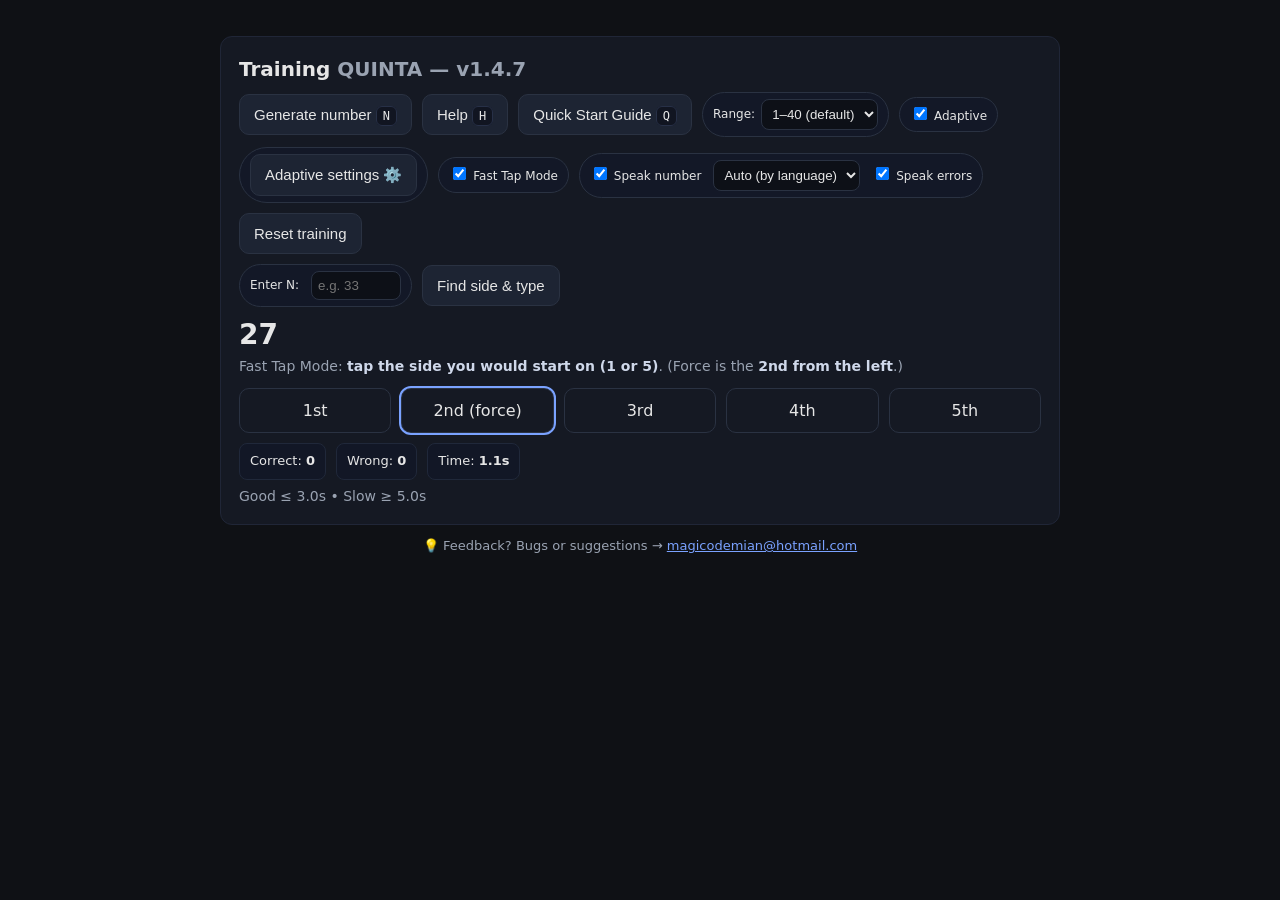
==== commit 3d29d057: "Add files via upload" ====
--- a/index.html
+++ b/index.html
@@ -5,11 +5,14 @@
 <meta name="viewport" content="width=device-width, initial-scale=1"/>
 <title>Training QUINTA — v1.4.7</title>
 
-<!-- iOS fullscreen / PWA -->
-<meta name="apple-mobile-web-app-capable" content="yes">
-<meta name="apple-mobile-web-app-status-bar-style" content="black-translucent">
+<!-- Favicon links -->
+<link rel="apple-touch-icon" sizes="180x180" href="/apple-touch-icon.png">
+<link rel="icon" type="image/png" sizes="32x32" href="/favicon-32x32.png">
+<link rel="icon" type="image/png" sizes="16x16" href="/favicon-16x16.png">
+<link rel="manifest" href="/site.webmanifest">
+<meta name="apple-mobile-web-app-capable" content="yes">
+<meta name="apple-mobile-web-app-status-bar-style" content="black-translucent">
 <meta name="apple-mobile-web-app-title" content="QUINTA Trainer">
-<link rel="apple-touch-icon" href="icon.png">
 
 <style>
   :root{
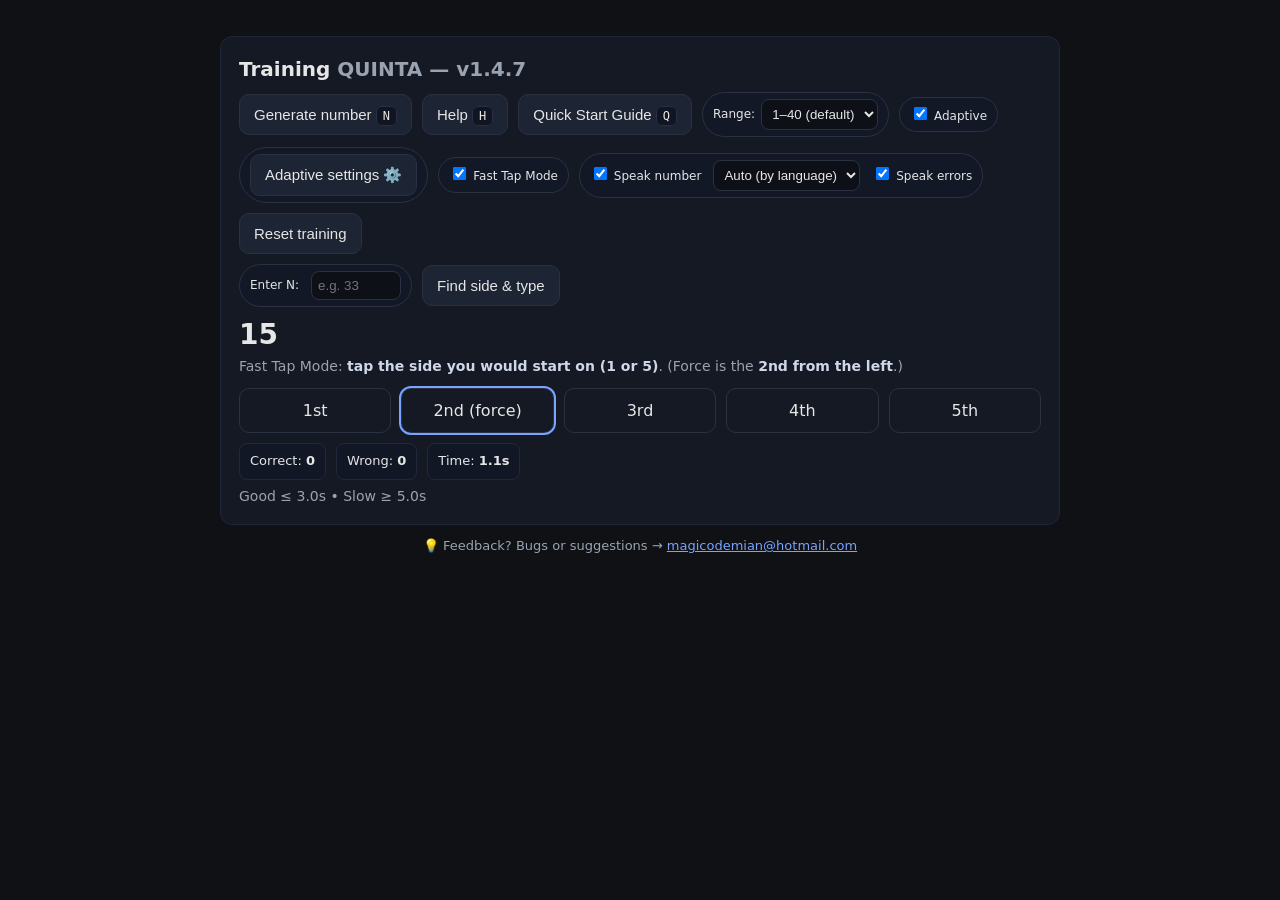
==== commit 1fa1d3c8: "Add files via upload" ====
--- a/index.html
+++ b/index.html
@@ -519,7 +519,24 @@
     var dict;
     var map={
       'en':{title:function(n){return n+' reps!';}, msg:"You're good enough — go practice in the real world."},
-      'pt':{title:function(n){return n+' repetições!';}, msg:'Você já é bom o suficiente — vá praticar no mundo real.'},
+      'pt':{
+        title: function(n){ return n + ' acertos!'; },
+        msg: function(n){
+          var phrases = [
+            "Incrível! Você está dominando!",
+            "Excelente trabalho! Sua mente está afiada!",
+            "Impressionante! Sua consistência é a chave!",
+            "Uau! Você é imparável!",
+            "Parabéns! Mantenha o foco!",
+            "Fantástico! Sua dedicação está valendo a pena!",
+            "Espetacular! Cada acerto te deixa mais forte!",
+            "Genial! Você está no caminho certo!",
+            "Brilhante! Sua mente está voando!",
+            "Você já é bom o suficiente — vá praticar no mundo real."
+          ];
+          return phrases[Math.floor(Math.random() * phrases.length)];
+        }
+      },
       'es':{title:function(n){return '¡'+n+' repeticiones!';}, msg:'Ya eres lo bastante bueno — sal a practicar en el mundo real.'},
       'fr':{title:function(n){return n+' répétitions !';}, msg:"Tu es déjà assez bon — va t'exercer dans le monde réel."},
       'de':{title:function(n){return n+' Wiederholungen!';}, msg:'Du bist gut genug – übe jetzt in der echten Welt.'},
@@ -571,23 +588,23 @@
   var EGG_EVERY = 100;
   var lastEggMilestone = Number(localStorage.getItem('q_lastEggMilestone') || '0');
 
-  function checkEasterEgg(){
-    var total = ok + err;
-    var milestone = Math.floor(total / EGG_EVERY) * EGG_EVERY;
-    if (milestone > 0 && total % EGG_EVERY === 0 && milestone !== lastEggMilestone){
-      lastEggMilestone = milestone;
-      localStorage.setItem('q_lastEggMilestone', String(lastEggMilestone));
-      var lang = getActiveLang();
-      var obj = milestoneStringsFor(lang, milestone);
-      if (eggTitle) eggTitle.textContent = obj.title;
-      if (eggMsg)   eggMsg.textContent   = obj.msg;
-      if(eggModal) eggModal.style.display='grid';
-      // Falar sempre (force=true)
-      speakText(obj.title + ' ' + obj.msg, true);
-      return true;
-    }
-    return false;
-  }
+  function checkEasterEgg(){
+    var milestone = Math.floor(ok / EGG_EVERY) * EGG_EVERY;
+    if (milestone > 0 && ok % EGG_EVERY === 0 && milestone !== lastEggMilestone){
+      lastEggMilestone = milestone;
+      localStorage.setItem('q_lastEggMilestone', String(lastEggMilestone));
+      var lang = getActiveLang();
+      var obj = milestoneStringsFor(lang, milestone);
+      if (eggTitle) eggTitle.textContent = obj.title;
+      if (eggMsg)   eggMsg.textContent   = (typeof obj.msg === 'function') ? obj.msg(milestone) : obj.msg;
+      if(eggModal) eggModal.style.display='grid';
+      // Falar sempre (force=true)
+      var msgText = (typeof obj.msg === 'function') ? obj.msg(milestone) : obj.msg;
+      speakText(obj.title + ' ' + msgText, true);
+      return true;
+    }
+    return false;
+  }
 
   // ===== core flow =====
   function newNumber(){
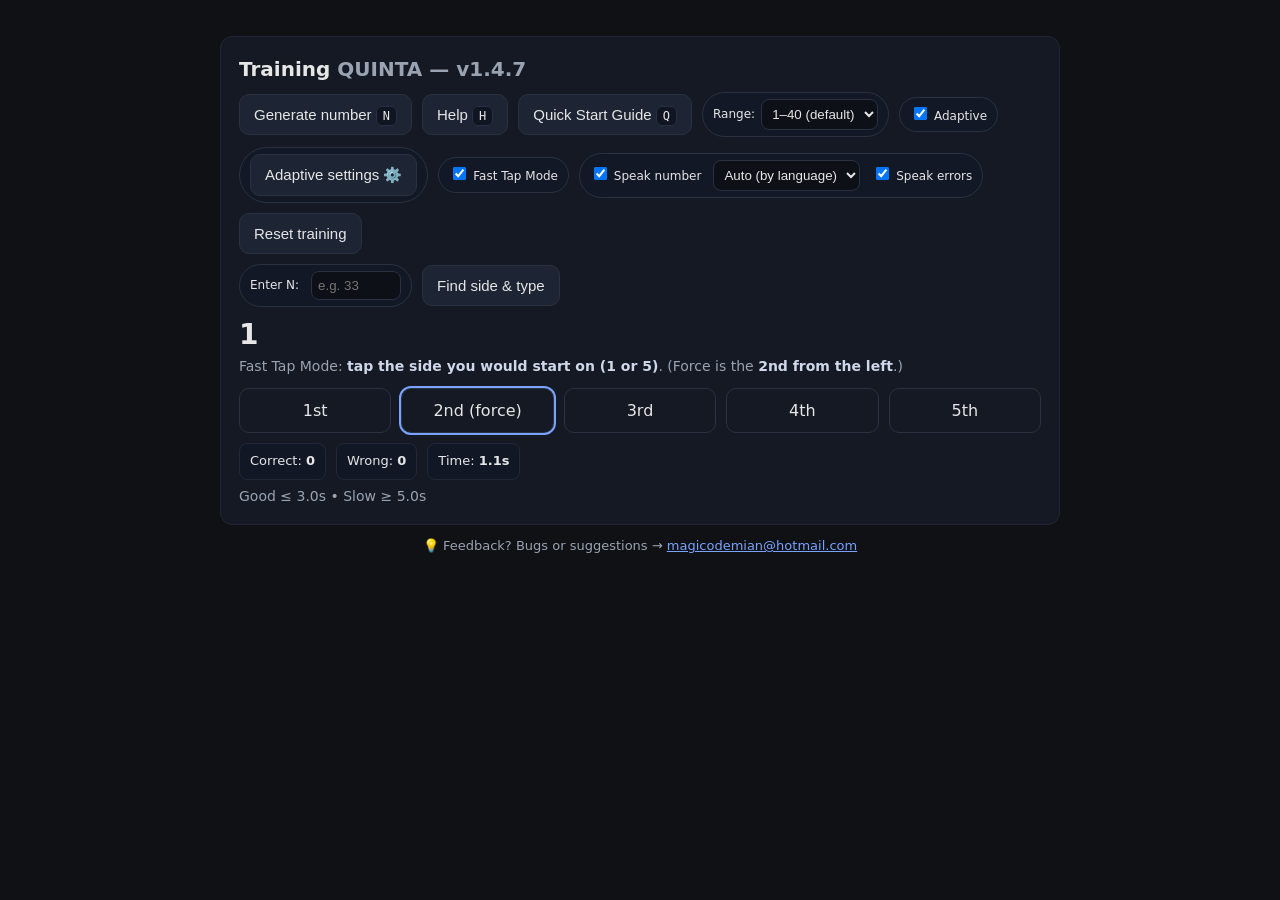
==== commit 5c87092d: "Add files via upload" ====
--- a/index.html
+++ b/index.html
@@ -333,9 +333,48 @@
   var N=null,lastN=null,startTime=0,ok=0,err=0,locked=false;
   var weights=[1,1,1,1]; // BL, BR, bL, bR
 
-  // thresholds
-  var fastThreshold = Number(localStorage.getItem('q_fastTh') || '3.0');
-  var slowThreshold = Number(localStorage.getItem('q_slowTh') || '5.0');
+  // ===== local persistence =====
+  // Preferences are kept in this browser/device. Clearing site data removes them.
+  var SETTINGS_KEY='quinta_settings_v1';
+  var savedSettings={};
+  try{
+    savedSettings=JSON.parse(localStorage.getItem(SETTINGS_KEY)||'{}')||{};
+  }catch(e){ savedSettings={}; }
+
+  // thresholds (legacy keys are supported for backward compatibility)
+  var fastThreshold = Number(savedSettings.fastThreshold || localStorage.getItem('q_fastTh') || '3.0');
+  var slowThreshold = Number(savedSettings.slowThreshold || localStorage.getItem('q_slowTh') || '5.0');
+
+  function saveSettings(){
+    try{
+      localStorage.setItem(SETTINGS_KEY, JSON.stringify({
+        range:rangeSel.value, minN:minN.value, maxN:maxN.value,
+        adaptive:adaptiveCB.checked, fast:fastCB.checked, tts:ttsCB.checked,
+        errTts:errTtsCB.checked, voice:voiceSel.value,
+        type:tBasic.checked?'basic':'bounce', side:sLeft.checked?'left':'right',
+        step:stepCB.checked, fastThreshold:fastThreshold, slowThreshold:slowThreshold,
+        ok:ok, err:err, weights:weights, lastEggMilestone:lastEggMilestone
+      }));
+    }catch(e){}
+  }
+
+  function restoreSettings(){
+    var s=savedSettings;
+    if(s.range && Array.prototype.some.call(rangeSel.options,function(o){return o.value===s.range;})) rangeSel.value=s.range;
+    if(typeof s.minN==='string') minN.value=s.minN;
+    if(typeof s.maxN==='string') maxN.value=s.maxN;
+    if(typeof s.adaptive==='boolean') adaptiveCB.checked=s.adaptive;
+    if(typeof s.fast==='boolean') fastCB.checked=s.fast;
+    if(typeof s.tts==='boolean') ttsCB.checked=s.tts;
+    if(typeof s.errTts==='boolean') errTtsCB.checked=s.errTts;
+    if(s.type==='bounce'||s.type==='basic'){ tBasic.checked=s.type==='basic'; tBounce.checked=s.type==='bounce'; }
+    if(s.side==='right'||s.side==='left'){ sLeft.checked=s.side==='left'; sRight.checked=s.side==='right'; }
+    if(typeof s.step==='boolean') stepCB.checked=s.step;
+    if(Array.isArray(s.weights) && s.weights.length===4 && s.weights.every(function(v){return Number.isFinite(Number(v));})) weights=s.weights.map(Number);
+    if(Number.isFinite(Number(s.ok))) ok=Math.max(0,Number(s.ok));
+    if(Number.isFinite(Number(s.err))) err=Math.max(0,Number(s.err));
+  }
+  restoreSettings();
 
   function updateTimeLegend(){
     if(timeLegend){
@@ -421,7 +460,7 @@
     return null;
   }
   function populateVoiceSelect(){
-    var prev=voiceSel.value;
+    var prev=voiceSel.value || savedSettings.voice || '';
     voiceSel.innerHTML='<option value="">Auto (by language)</option>';
     var byKey={};
     function pickScore(v){ var uri=(v.voiceURI||'').toLowerCase(); var s=0; if(v.localService) s+=1; if(/premium|enhanced|siri/.test(uri)) s+=2; return s; }
@@ -586,7 +625,7 @@
 
   // ===== Easter egg (every 100) =====
   var EGG_EVERY = 100;
-  var lastEggMilestone = Number(localStorage.getItem('q_lastEggMilestone') || '0');
+  var lastEggMilestone = Number(savedSettings.lastEggMilestone || localStorage.getItem('q_lastEggMilestone') || '0');
 
   function checkEasterEgg(){
     var milestone = Math.floor(ok / EGG_EVERY) * EGG_EVERY;
@@ -653,10 +692,11 @@
       speakError();
     }
     okEl.textContent=ok; errEl.textContent=err;
-    updateAdaptiveWeights(bucketFromRule(ideal), elapsed);
-
-    var egg = checkEasterEgg();
-    if(!egg && sim.hit){ setTimeout(newNumber,500); }
+    updateAdaptiveWeights(bucketFromRule(ideal), elapsed);
+    saveSettings();
+
+    var egg = checkEasterEgg();
+    if(!egg && sim.hit){ setTimeout(newNumber,500); }
   }
 
   function fastTap(idx){
@@ -675,10 +715,11 @@
       speakError();
     }
     okEl.textContent=ok; errEl.textContent=err;
-    updateAdaptiveWeights(bucketFromRule(ideal), elapsed);
-
-    var egg = checkEasterEgg();
-    if(!egg && isRight){ setTimeout(newNumber,350); }
+    updateAdaptiveWeights(bucketFromRule(ideal), elapsed);
+    saveSettings();
+
+    var egg = checkEasterEgg();
+    if(!egg && isRight){ setTimeout(newNumber,350); }
   }
   window.fastTap=fastTap;
 
@@ -692,14 +733,19 @@
   qsBtn.addEventListener('click', function(){ if(qsModal) qsModal.style.display='grid'; });
   closeQS.addEventListener('click', function(){ if(qsModal) qsModal.style.display='none'; });
 
-  rangeSel.addEventListener('change', function(){ show(customWrap, rangeSel.value==='custom'); });
+  rangeSel.addEventListener('change', function(){ show(customWrap, rangeSel.value==='custom'); saveSettings(); });
+  [minN,maxN,adaptiveCB,fastCB,ttsCB,errTtsCB,voiceSel,tBasic,tBounce,sLeft,sRight,stepCB].forEach(function(el){
+    el.addEventListener('change', saveSettings);
+    if(el.tagName==='INPUT' && el.type==='number') el.addEventListener('input', saveSettings);
+  });
   resetBtn.addEventListener('click', function(){
     ok=0; err=0; okEl.textContent=0; errEl.textContent=0;
     lastN=null; feedback.textContent=''; manualOut.textContent='—'; manualN.value='';
-    weights=[1,1,1,1];
-    localStorage.removeItem('q_lastEggMilestone');
-    lastEggMilestone = 0;
-    newNumber();
+    weights=[1,1,1,1];
+    localStorage.removeItem('q_lastEggMilestone');
+    lastEggMilestone = 0;
+    saveSettings();
+    newNumber();
   });
 
   // keyboard shortcuts
@@ -802,17 +848,22 @@
     ok=0; err=0; okEl.textContent=0; errEl.textContent=0;
     localStorage.removeItem('q_lastEggMilestone');
     lastEggMilestone = 0;
-    if(eggModal) eggModal.style.display='none';
-    newNumber();
+    if(eggModal) eggModal.style.display='none';
+    saveSettings();
+    newNumber();
   });
 
   // init
-  function init(){
-    updateTimeLegend();
-    syncFastModeUI();
-    syncAdaptiveUI();
-    newNumber();
-  }
+  function init(){
+    updateTimeLegend();
+    show(customWrap, rangeSel.value==='custom');
+    syncFastModeUI();
+    syncAdaptiveUI();
+    okEl.textContent=ok;
+    errEl.textContent=err;
+    newNumber();
+    saveSettings();
+  }
   init();
 
 })(); 
